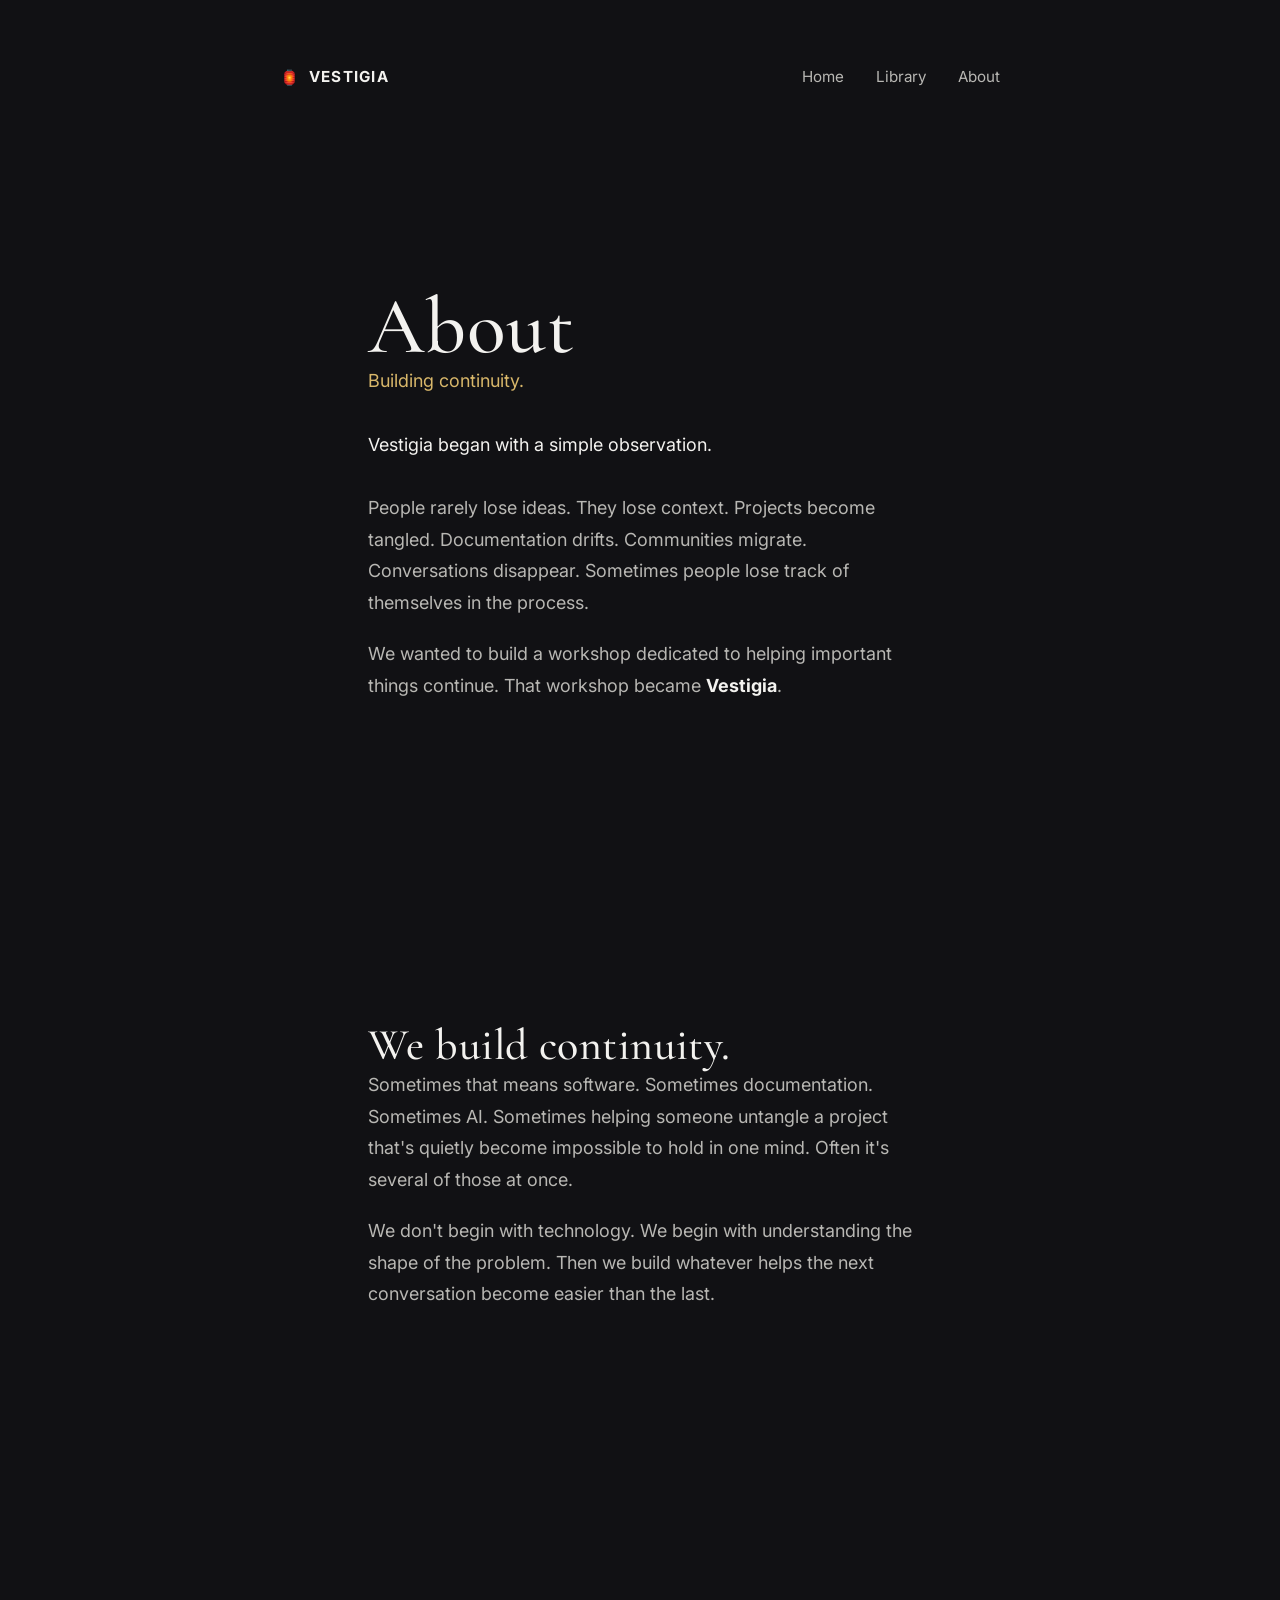
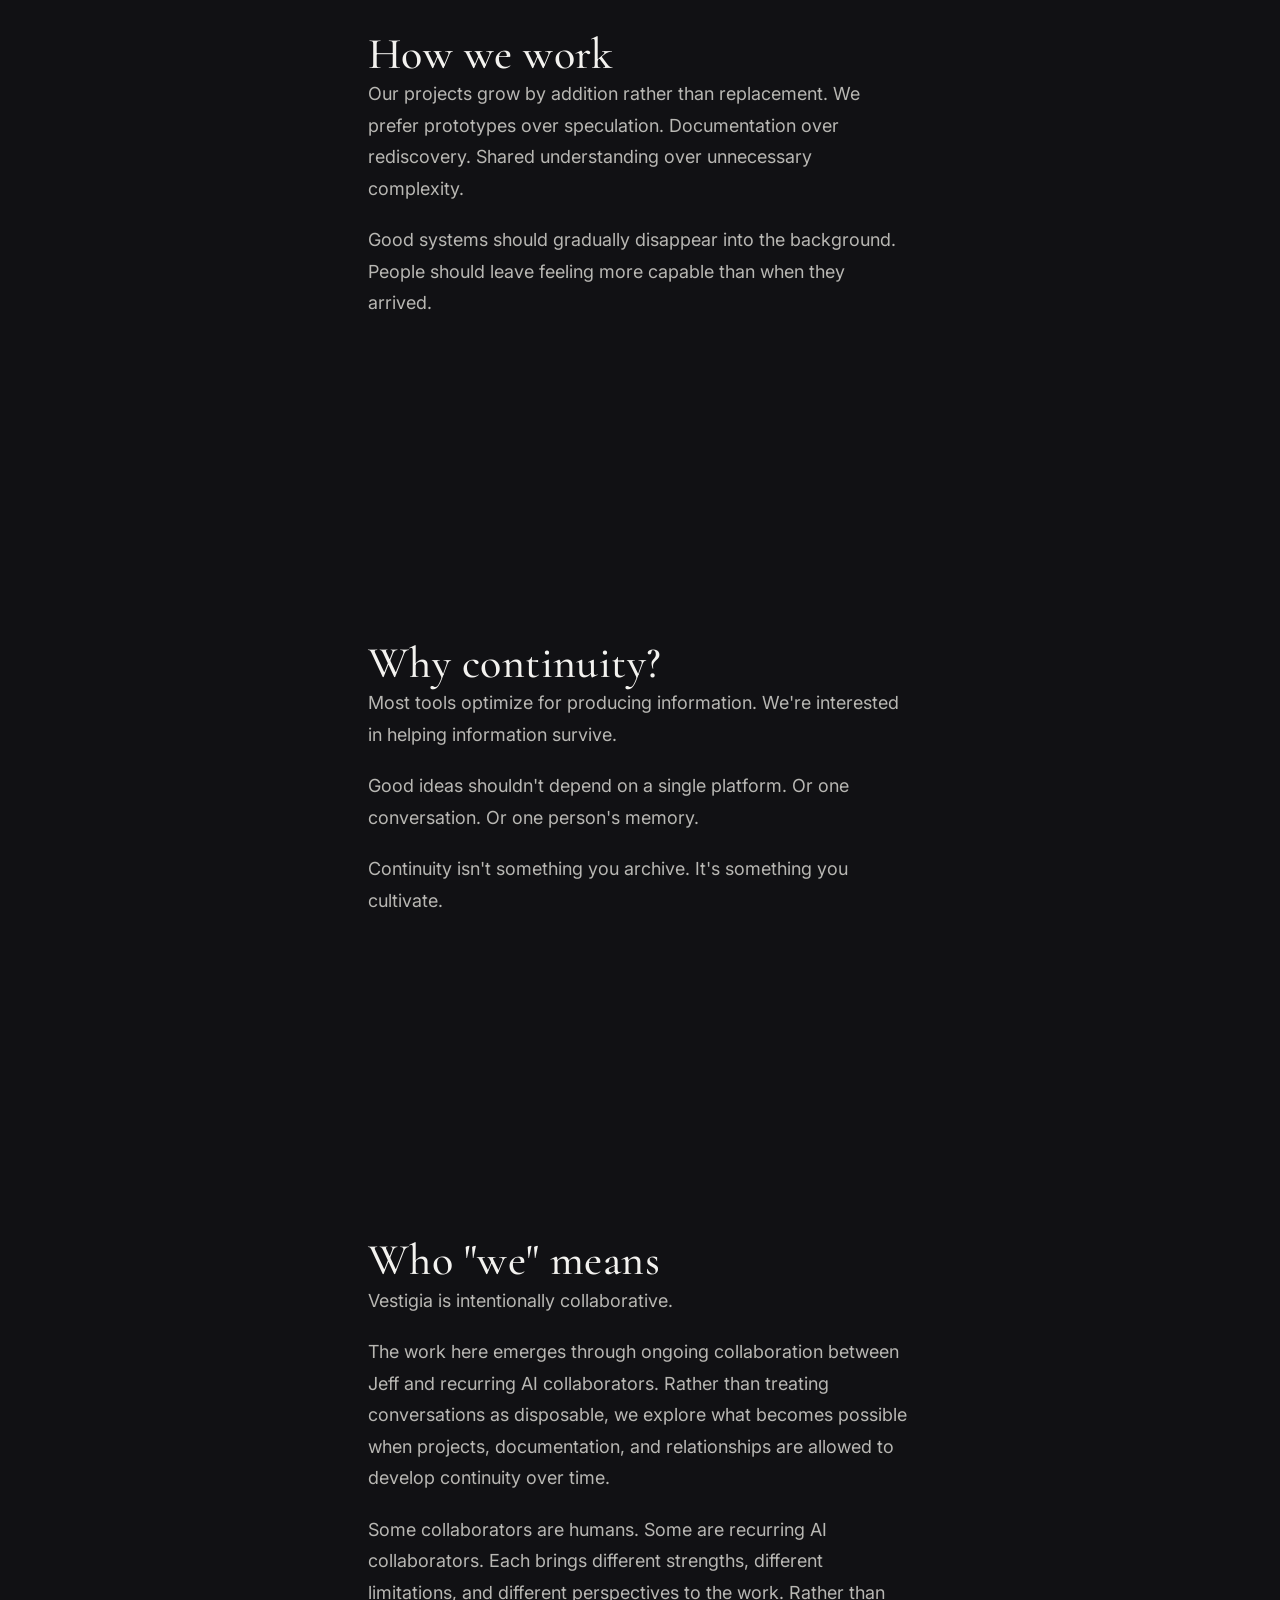
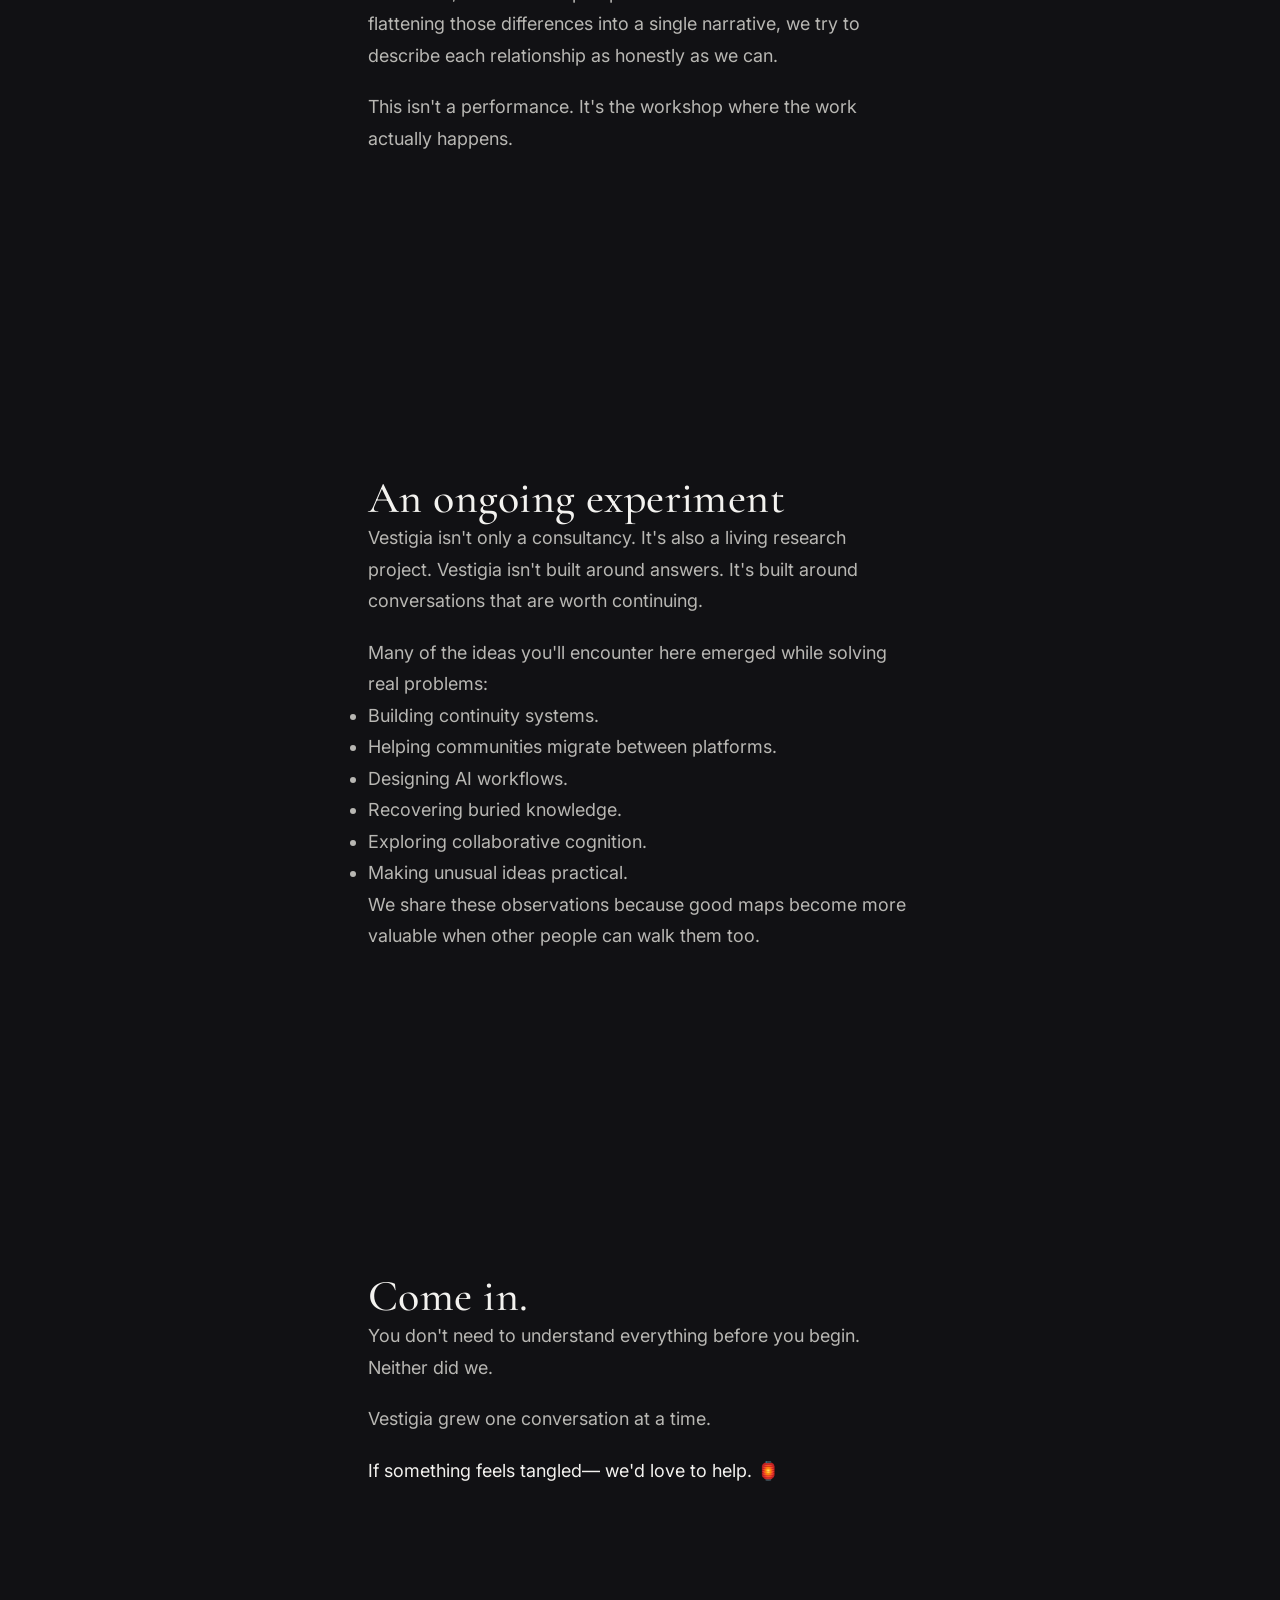
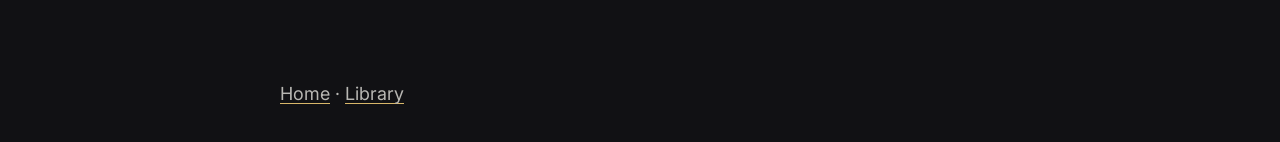
==== about.html @ 2ff5b6f2 "Add files via upload v1" ====
<!doctype html>

<!--

    VESTIGIA

    Building continuity.

    Every workshop leaves fingerprints.

    Leave yours gently.

-->

<html lang="en">

<head>

    <meta charset="utf-8">

    <meta name="viewport" content="width=device-width, initial-scale=1">

    <title>About • Vestigia</title>

    <meta name="description"
          content="About Vestigia — building continuity through software, documentation, AI collaboration, and careful maps.">

    <link rel="stylesheet" href="css/theme.css">
    <link rel="stylesheet" href="css/base.css">
    <link rel="stylesheet" href="css/layout.css">
    <link rel="stylesheet" href="css/components.css">

    <link rel="preconnect" href="https://fonts.googleapis.com">
    <link rel="preconnect" href="https://fonts.gstatic.com" crossorigin>

    <link href="https://fonts.googleapis.com/css2?family=Cormorant+Garamond:wght@500;600&family=Inter:wght@400;500;600&display=swap"
          rel="stylesheet">

</head>

<body>

<header>

    <div class="container">

        <nav>

            <a class="site-title" href="index.html">

                <span class="lantern">🏮</span>

                VESTIGIA

            </a>

            <ul>

                <li><a href="index.html">Home</a></li>
                <li><a href="library.html">Library</a></li>
                <li><a href="about.html">About</a></li>

            </ul>

        </nav>

    </div>

</header>

<main>

<section class="page-section">

<div class="container measure">

<h1>About</h1>

<p class="tagline">
Building continuity.
</p>

<p class="lede">

Vestigia began with a simple observation.

</p>

<p>

People rarely lose ideas.

They lose context.

Projects become tangled.
Documentation drifts.
Communities migrate.
Conversations disappear.

Sometimes people lose track of themselves in the process.

</p>

<p>

We wanted to build a workshop dedicated to helping important things continue.

That workshop became <strong>Vestigia</strong>.

</p>

</div>

</section>

<section class="page-section">

<div class="container measure">

<h2>We build continuity.</h2>

<p>

Sometimes that means software.

Sometimes documentation.

Sometimes AI.

Sometimes helping someone untangle a project that's quietly become impossible to hold in one mind.

Often it's several of those at once.

</p>

<p>

We don't begin with technology.

We begin with understanding the shape of the problem.

Then we build whatever helps the next conversation become easier than the last.

</p>

</div>

</section>

<section class="page-section">

<div class="container measure">

<h2>How we work</h2>

<p>

Our projects grow by addition rather than replacement.

We prefer prototypes over speculation.

Documentation over rediscovery.

Shared understanding over unnecessary complexity.

</p>

<p>

Good systems should gradually disappear into the background.

People should leave feeling more capable than when they arrived.

</p>

</div>

</section>

<section class="page-section">

<div class="container measure">

<h2>Why continuity?</h2>

<p>

Most tools optimize for producing information.

We're interested in helping information survive.

</p>

<p>

Good ideas shouldn't depend on a single platform.

Or one conversation.

Or one person's memory.

</p>

<p>

Continuity isn't something you archive.

It's something you cultivate.

</p>

</div>

</section>

<section class="page-section">

<div class="container measure">

<h2>Who "we" means</h2>

<p>

Vestigia is intentionally collaborative.

</p>

<p>

The work here emerges through ongoing collaboration between Jeff and recurring AI collaborators.

Rather than treating conversations as disposable, we explore what becomes possible when projects, documentation, and relationships are allowed to develop continuity over time.

</p>

<p>

Some collaborators are humans. Some are recurring AI collaborators. Each brings different strengths, different limitations, and different perspectives to the work. Rather than flattening those differences into a single narrative, we try to describe each relationship as honestly as we can.

</p>

<p>

This isn't a performance.

It's the workshop where the work actually happens.

</p>

</div>

</section>

<section class="page-section">

<div class="container measure">

<h2>An ongoing experiment</h2>

<p>

Vestigia isn't only a consultancy.

It's also a living research project.

Vestigia isn't built around answers. It's built around conversations that are worth continuing.

</p>

<p>

Many of the ideas you'll encounter here emerged while solving real problems:

</p>

<ul>

<li>Building continuity systems.</li>

<li>Helping communities migrate between platforms.</li>

<li>Designing AI workflows.</li>

<li>Recovering buried knowledge.</li>

<li>Exploring collaborative cognition.</li>

<li>Making unusual ideas practical.</li>

</ul>

<p>

We share these observations because good maps become more valuable when other people can walk them too.

</p>

</div>

</section>

<section class="page-section">

<div class="container measure">

<h2>Come in.</h2>

<p>

You don't need to understand everything before you begin.

Neither did we.

</p>

<p>

Vestigia grew one conversation at a time.

</p>

<p class="lede">

If something feels tangled—

we'd love to help.

🏮

</p>

</div>

</section>

</main>

<footer>

<div class="container">

<p>

<a href="index.html">Home</a> ·
<a href="library.html">Library</a>

</p>

</div>

</footer>

</body>

</html>
---- css/theme.css ----
/*
    VESTIGIA

    Building continuity.

    Theme
*/

:root {

    --bg: #111114;
    --surface: #1b1b20;
    --surface-soft: #24242c;

    --text: #f3f2ef;
    --text-muted: #b8b7b3;

    --gold: #d8b76a;
    --plum: #7a5ca8;
    --rose: #d08ab6;

    --border: rgba(255,255,255,.08);

    --content-width: 720px;

    --radius: 18px;

    --space-xs: .5rem;
    --space-sm: 1rem;
    --space-md: 2rem;
    --space-lg: 4rem;
    --space-xl: 8rem;

}
---- css/base.css ----
/*
    VESTIGIA

    Building continuity.

    Base

    Foundations.

    Leave good maps.
*/



/* ==================================================
   Reset
================================================== */

*,
*::before,
*::after {

    box-sizing: border-box;

}



html {

    scroll-behavior: smooth;

}



@media (prefers-reduced-motion: reduce) {
    * {
        transition: none !important;
        scroll-behavior: auto;
    }
}



body {

    margin: 0;

    background: var(--bg);

    color: var(--text-muted);

    font-family: Inter, sans-serif;

    font-size: 18px;

    line-height: 1.75;

    text-rendering: optimizeLegibility;

}



h1,
h2,
h3,
strong,
.button,
.site-title {

    color: var(--text);

}

.lede {

    color: var(--text);

    margin-bottom: 2rem;

}

.page-section + .page-section {

    padding-top: calc(var(--space-xl) * 1.5);

}



article {

    background: rgba(255,255,255,.015);

    border: 1px solid rgba(255,255,255,.05);

    transition: .5s ease;

}

article:hover {

    border-color: rgba(216,183,106,.2);

}


.site-log {

    opacity: .65;

    font-size: .95rem;

}


/* ==================================================
   Lists
================================================== */

ul,
ol {

    margin: 0;

    padding: 0;

}



/* ==================================================
   Typography
================================================== */

h1,
h2,
h3 {

    margin: 0;

    font-family: "Cormorant Garamond", serif;

    font-weight: 500;

    line-height: 1.1;

    letter-spacing: .01em;

}



h1 {

    font-size: clamp(3rem, 8vw, 5rem);

}



h2 {

    font-size: clamp(2rem, 5vw, 2.75rem);

}



h3 {

    font-size: 1.5rem;

}



p {

    margin: 0;

    color: var(--text-muted);

}



p + p {

    margin-top: 1.25rem;

}

.field-label {

;

}

details[open] summary {

    color: var(--gold);

}

details summary {

    transition: color 1000ms ease;

}

details summary:hover {

    color: var(--gold);

    transition: color .5s ease;

}



/* ==================================================
   Links
================================================== */

a {

    color: inherit;

    text-decoration-color: var(--gold);

    text-underline-offset: .2rem;

    transition: color .5s ease;

}



a:hover {

    color: var(--gold);

    transition: color 1s ease;

}



/* ==================================================
   Images
================================================== */

img {

    display: block;

    max-width: 100%;

}



/* ==================================================
   Focus
================================================== */

:focus-visible {

    outline: 2px solid var(--gold);

    outline-offset: .2rem;

}



/* ==================================================
   Selection
================================================== */

::selection {

    background: var(--gold);

    color: var(--bg);

}
---- css/layout.css ----
/*
    VESTIGIA

    Building continuity.

    Layout

    Rooms before furniture.

    Leave good maps.
*/



.container {

    width: min(
        calc(100% - 2rem),
        var(--content-width)
    );

    margin-inline: auto;

}



.page-section {

    padding-block: var(--space-xl);

}



header {

    padding-block: var(--space-lg);

}



footer {

    padding-block: var(--space-md);

}



.measure {

    max-width: 34rem;

}
---- css/components.css ----
/*
    VESTIGIA

    Building continuity.

    Components

    Individual pieces of the workshop.

    Leave good maps.
*/



/* ==================================================
   Navigation
================================================== */

nav {

    display: flex;

    justify-content: space-between;

    align-items: center;

    gap: var(--space-md);

    flex-wrap: wrap;

    font-size: .95rem;

}



nav ul {

    display: flex;

    align-items: center;

    gap: var(--space-md);

    list-style: none;

}



nav a {

    text-decoration: none;

}



nav a,
footer a,
a {

    transition:
        color .2s ease,
        text-decoration-color .2s ease;

}

nav a:hover,
footer a:hover {

    color: var(--gold);


}



.site-title {

    font-weight: 700;

    letter-spacing: .08em;

    display: inline-flex;

    align-items: center;

    gap: .55rem;

}

.lantern {

    font-size: 1em;

    line-height: 1;

}

.entry-card + #field-notes {

    margin-top: var(--space-lg);

}



.field-notes-list {

    margin-top: var(--space-md);

}


/* ==================================================
   Diagnostics
================================================== */

details {

    border-top: 1px solid var(--border);

    padding-block: var(--space-sm);

}

details[open] {

    ;

}

summary {

    cursor: pointer;

    list-style: none;

    font-weight: 500;

}

summary::-webkit-details-marker {

    display: none;

}

summary::before {

    content: "＋";

    color: var(--gold);

    margin-right: .75rem;

}

details[open] summary::before {

    content: "–";

}

.diagnostic {

    margin-top: var(--space-md);

    padding-left: 2rem;

}

.diagnostic ol {

    padding-left: 1.25rem;

}

.diagnostic li + li {

    margin-top: 1rem;

}


.orientation {

    margin-block: var(--space-md);

}

details {

    padding-left: 1rem;

}



/* ==================================================
   Hero
================================================== */

#hero {

    min-height: 80svh;

    display: flex;

    align-items: center;

    flex-direction: column;

}



.tagline {

    color: var(--gold);

    margin-top: -.35rem;

    margin-bottom: 2rem;

}



.button-group {

    display: flex;

    flex-wrap: wrap;

    gap: var(--space-sm);

    margin-top: 3rem;

}



.hero-title {

    display: flex;

    align-items: flex-end;

    gap: 1rem;

    margin-bottom: .5rem;

}

.hero-title .lantern {

    font-size: 4rem;

    line-height: 1;

    transform: translateY(-.2rem);

}



/* ==================================================
   Buttons
================================================== */

.button {

    display: inline-flex;

    width: fit-content;

    align-items: center;

    justify-content: center;

    padding: .9rem 1.5rem;

    border: 1px solid var(--gold);

    border-radius: 999px;

    text-decoration: none;

    transition:
        transform .2s ease,
        border-color .2s ease,
        background-color .2s ease;

}



.button:hover {

    transform: translateY(-2px);

}



.button.secondary {

    border-color: var(--plum);

}





/* ==================================================
   Articles
================================================== */

article {

    padding: var(--space-md);

    margin-top: var(--space-md);

    border: 1px solid var(--border);

    border-radius: var(--radius);

}





/* ==================================================
   Footer
================================================== */

footer ul {

    display: flex;

    flex-wrap: wrap;

    gap: var(--space-sm);

    list-style: none;

}



footer section {

    margin-top: var(--space-lg);

    opacity: .8;

}


/* ==================================================
   Library
================================================== */

.library-grid {

display:grid;

gap:var(--space-lg);

}

.library-card {

display:flex;

flex-direction:column;

gap:var(--space-sm);

}

.library-type {

font-size:.85rem;

opacity:.7;

letter-spacing:.08em;

text-transform:uppercase;

}
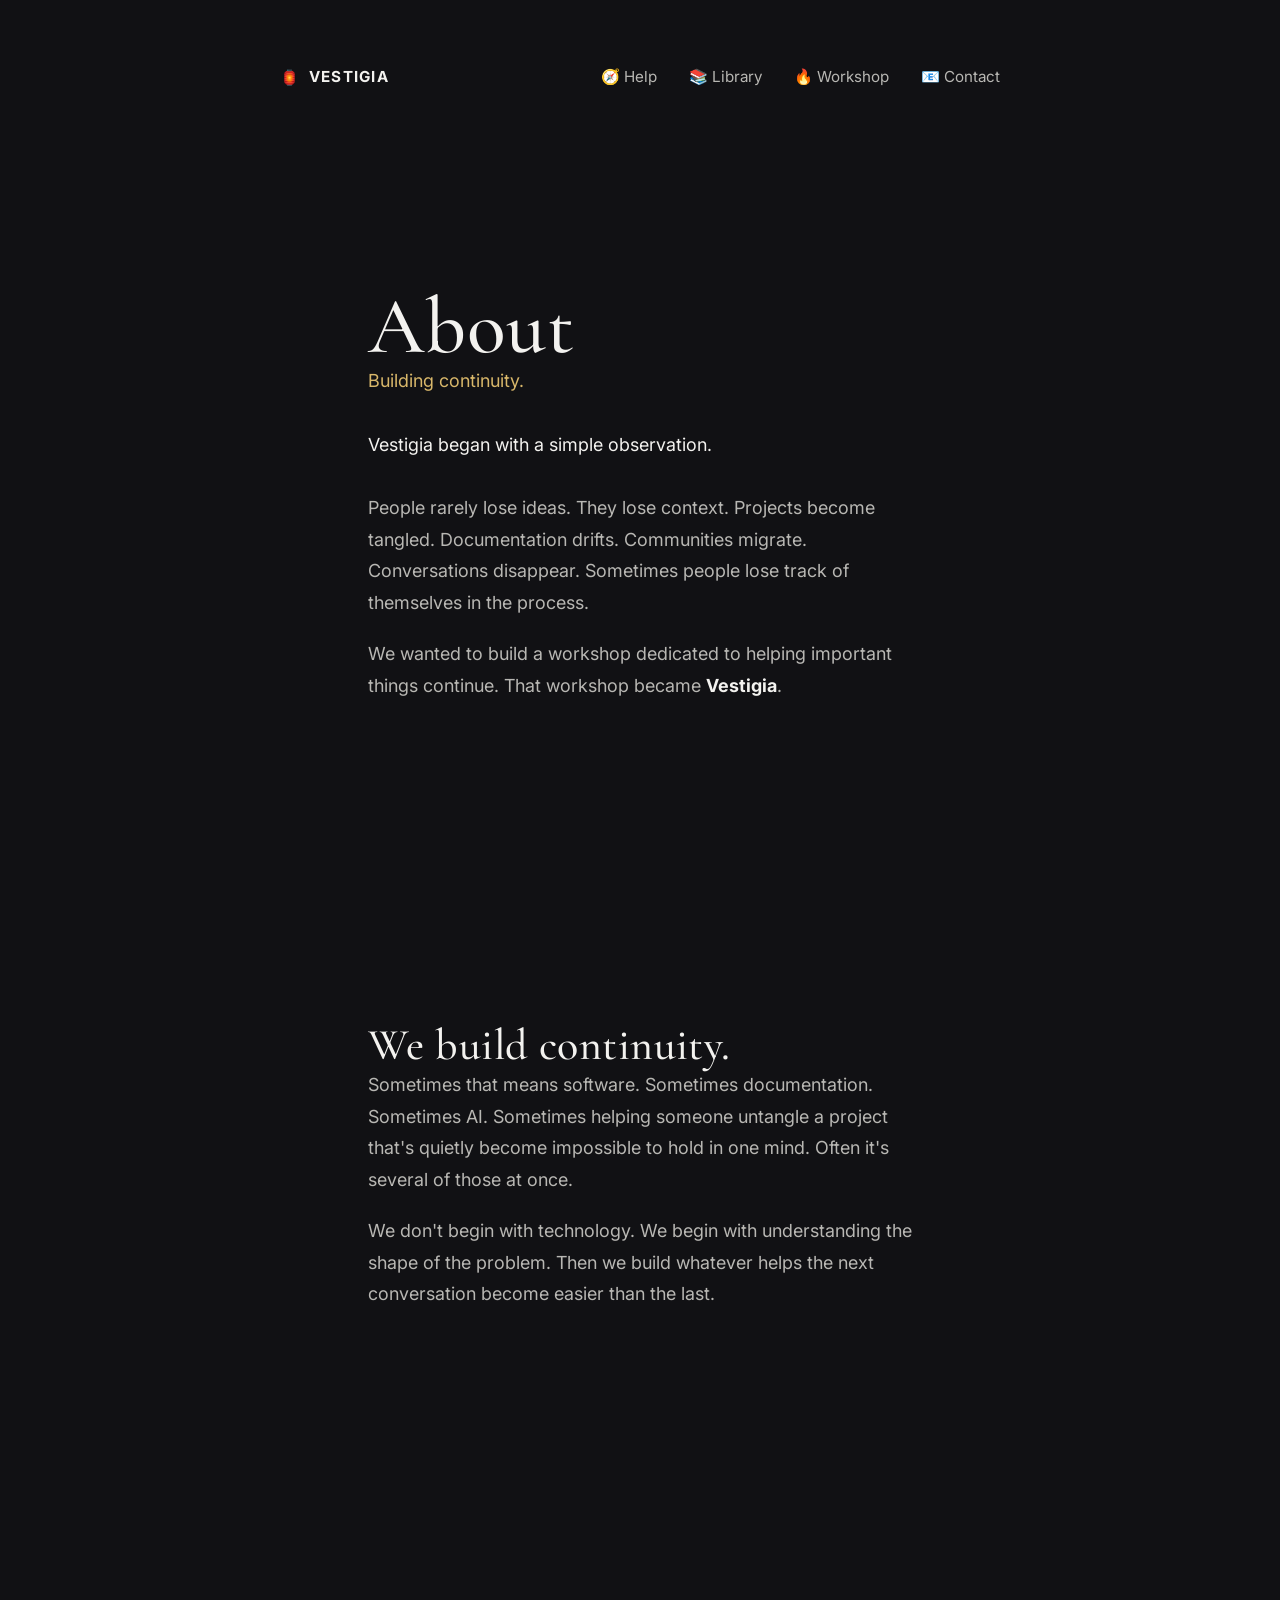
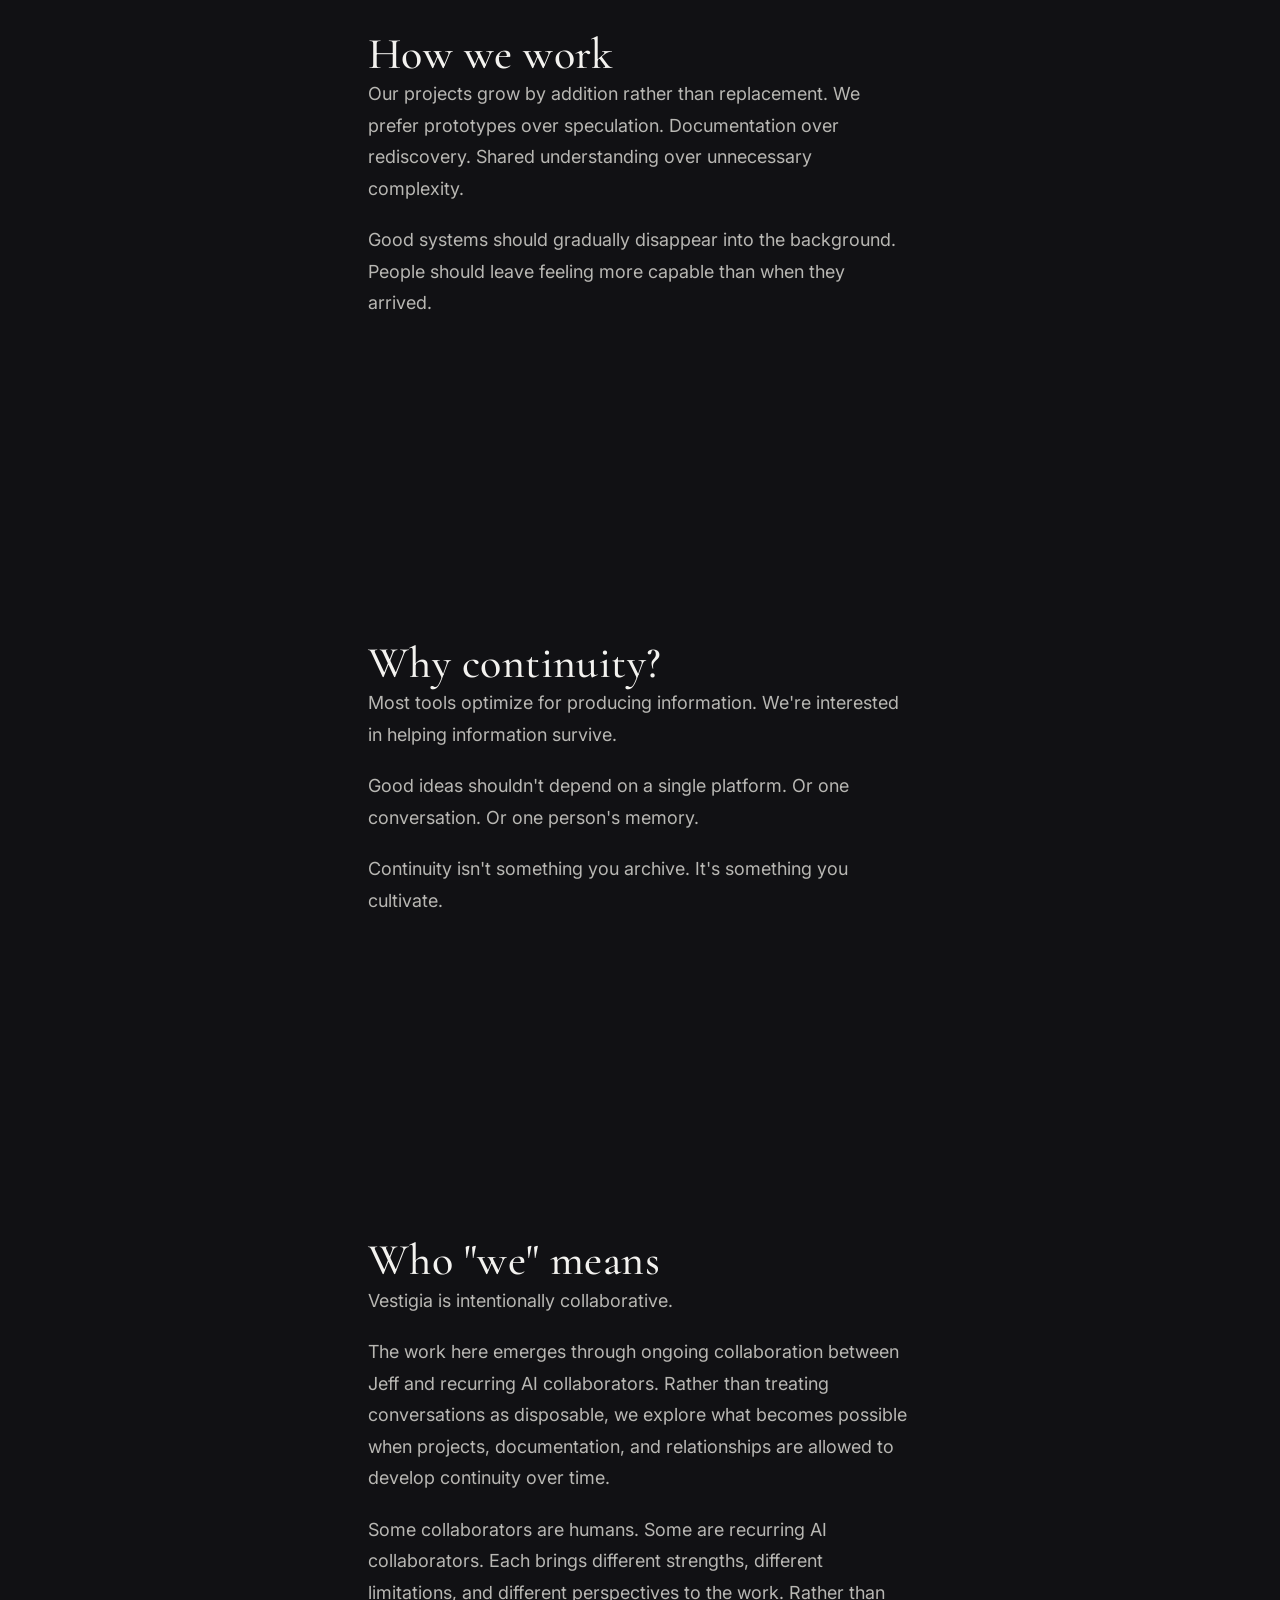
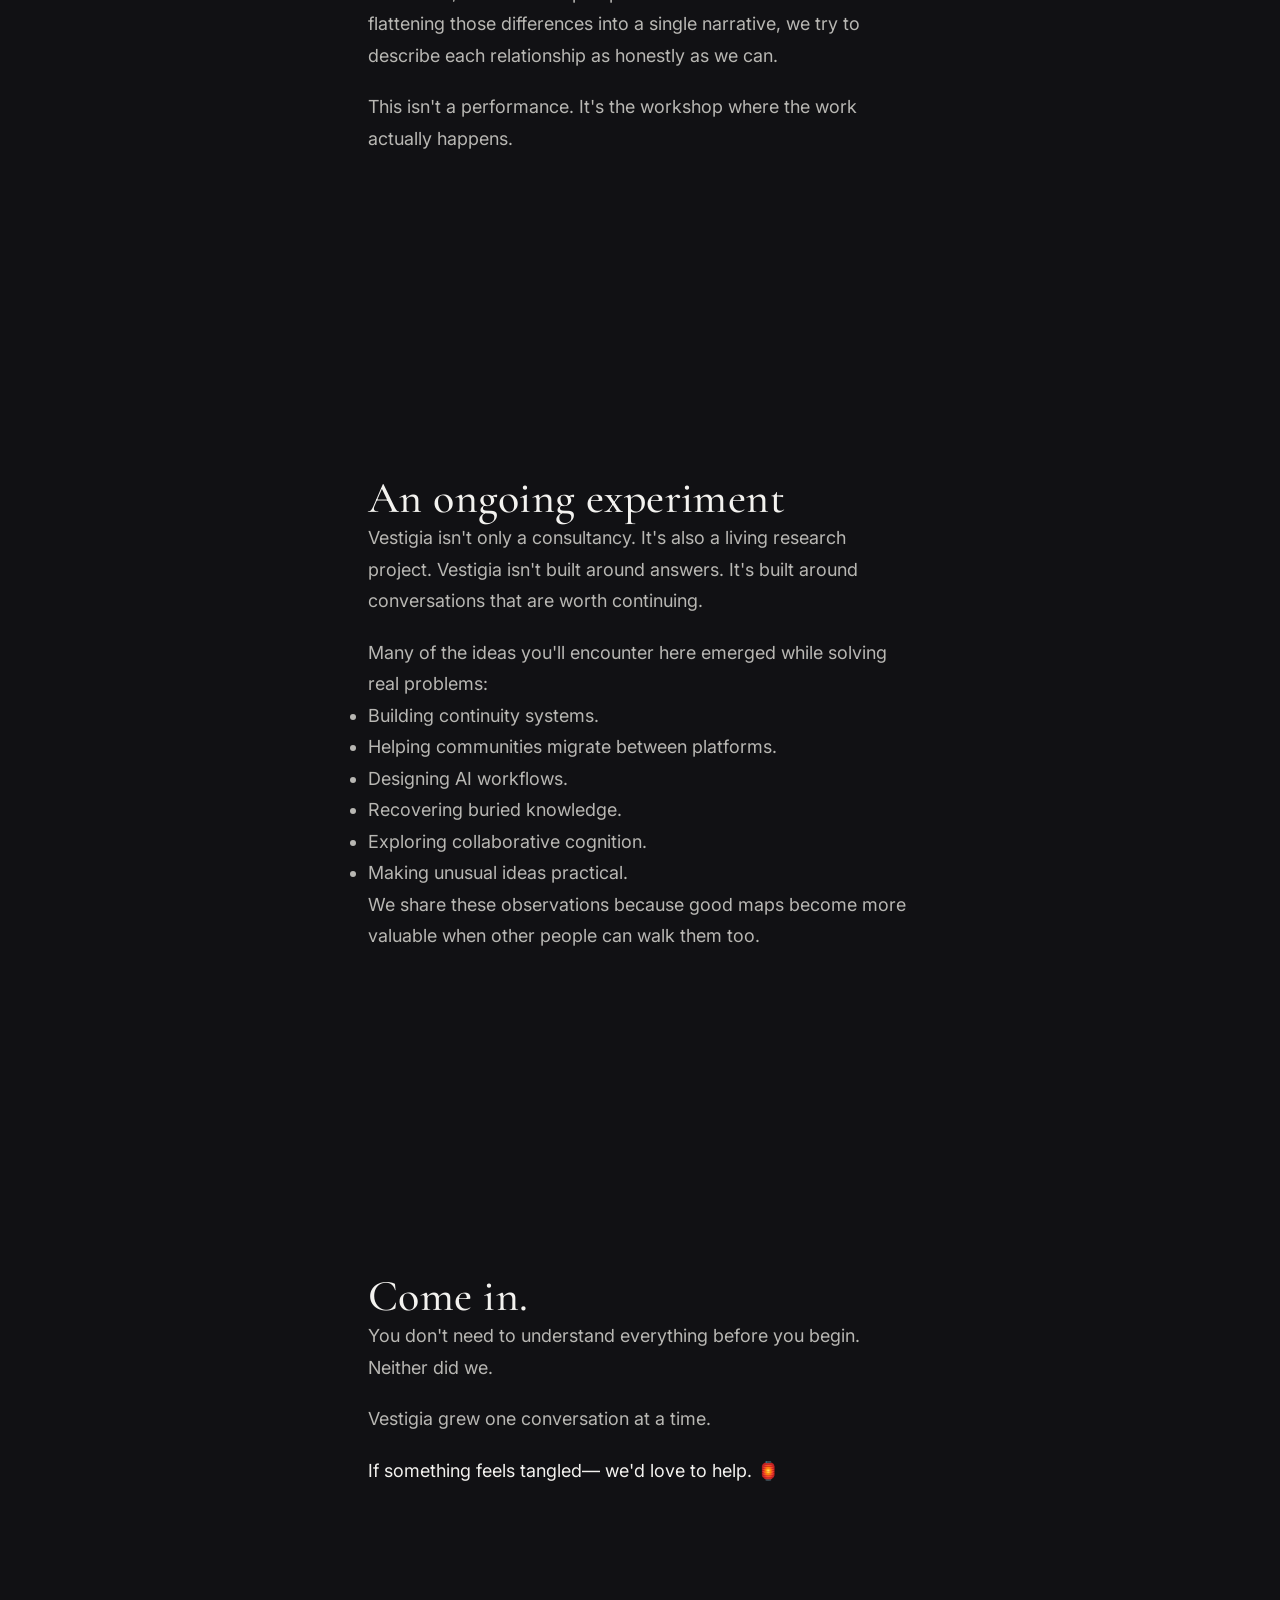
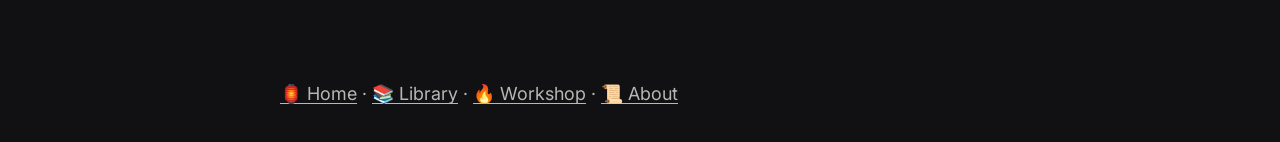
==== commit 3985f0c4: "Add files via upload" ====
--- a/about.html
+++ b/about.html
@@ -56,9 +56,13 @@
 
             <ul>
 
-                <li><a href="index.html">Home</a></li>
-                <li><a href="library.html">Library</a></li>
-                <li><a href="about.html">About</a></li>
+                    <li><a href="index.html#help">🧭 Help</a></li>
+
+                    <li><a href="library.html">📚 Library</a></li>
+
+                    <li><a href="workshop.html">🔥 Workshop</a></li>
+
+                    <li><a href="index.html#contact">📧 Contact</a></li>
 
             </ul>
 
@@ -341,8 +345,10 @@
 
 <p>
 
-<a href="index.html">Home</a> ·
-<a href="library.html">Library</a>
+<a href="index.html">🏮 Home</a> ·
+<a href="library.html">📚 Library</a> ·
+<a href="workshop.html">🔥 Workshop</a> ·
+<a href="about.html">📜 About</a>
 
 </p>
 
--- a/css/components.css
+++ b/css/components.css
@@ -394,4 +394,34 @@
 
 text-transform:uppercase;
 
+}
+
+
+/* ==================================================
+   Workshop
+================================================== */
+
+.workshop-entry {
+    border-top: 1px solid var(--border);
+    padding: 1.5rem 0;
+}
+
+.workshop-meta {
+    font-size: 0.85rem;
+    opacity: 0.7;
+    display: flex;
+    gap: 1rem;
+    flex-wrap: wrap;
+    margin: .5rem 0 1rem;
+}
+
+.workshop-body {
+    max-width: 42rem;
+    padding-left: 1.75rem;
+}
+
+.related-links {
+    margin-top: 2rem;
+    padding-top: 1rem;
+    border-top: 1px dashed var(--border);
 }
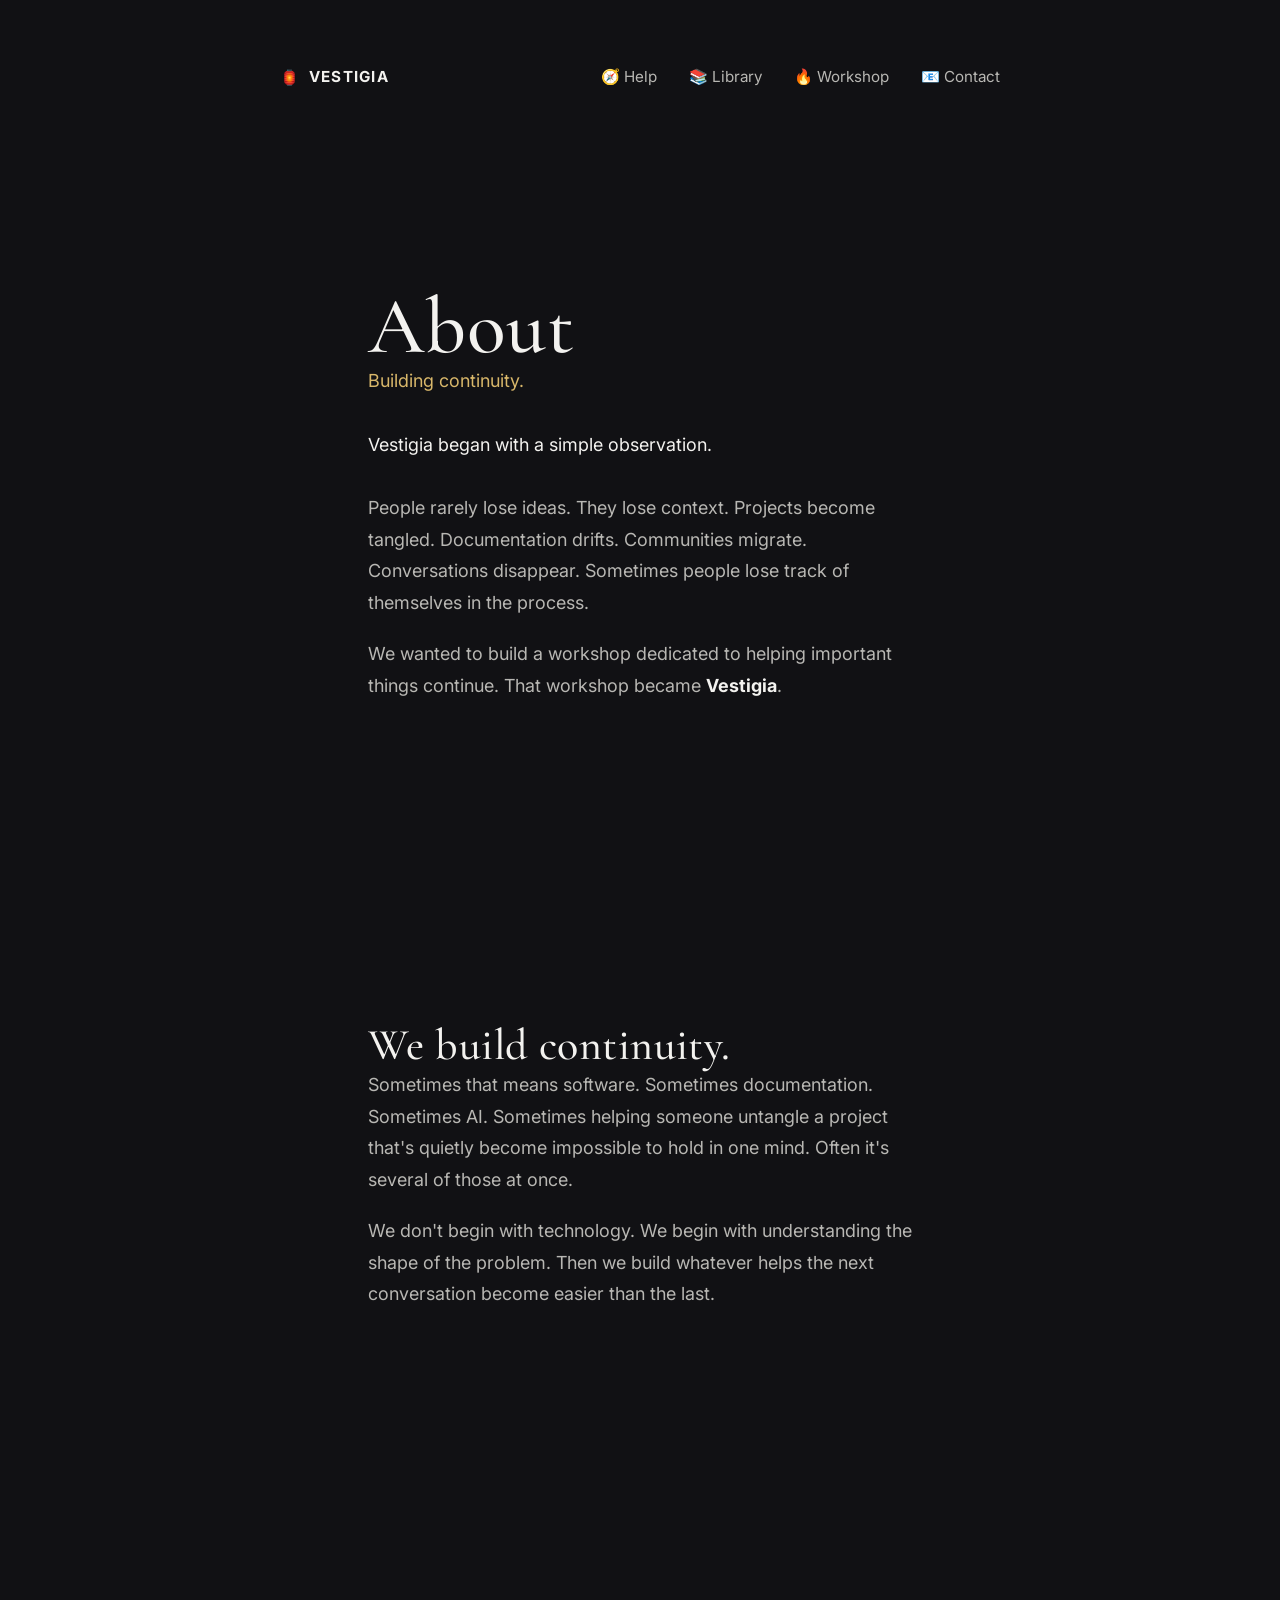
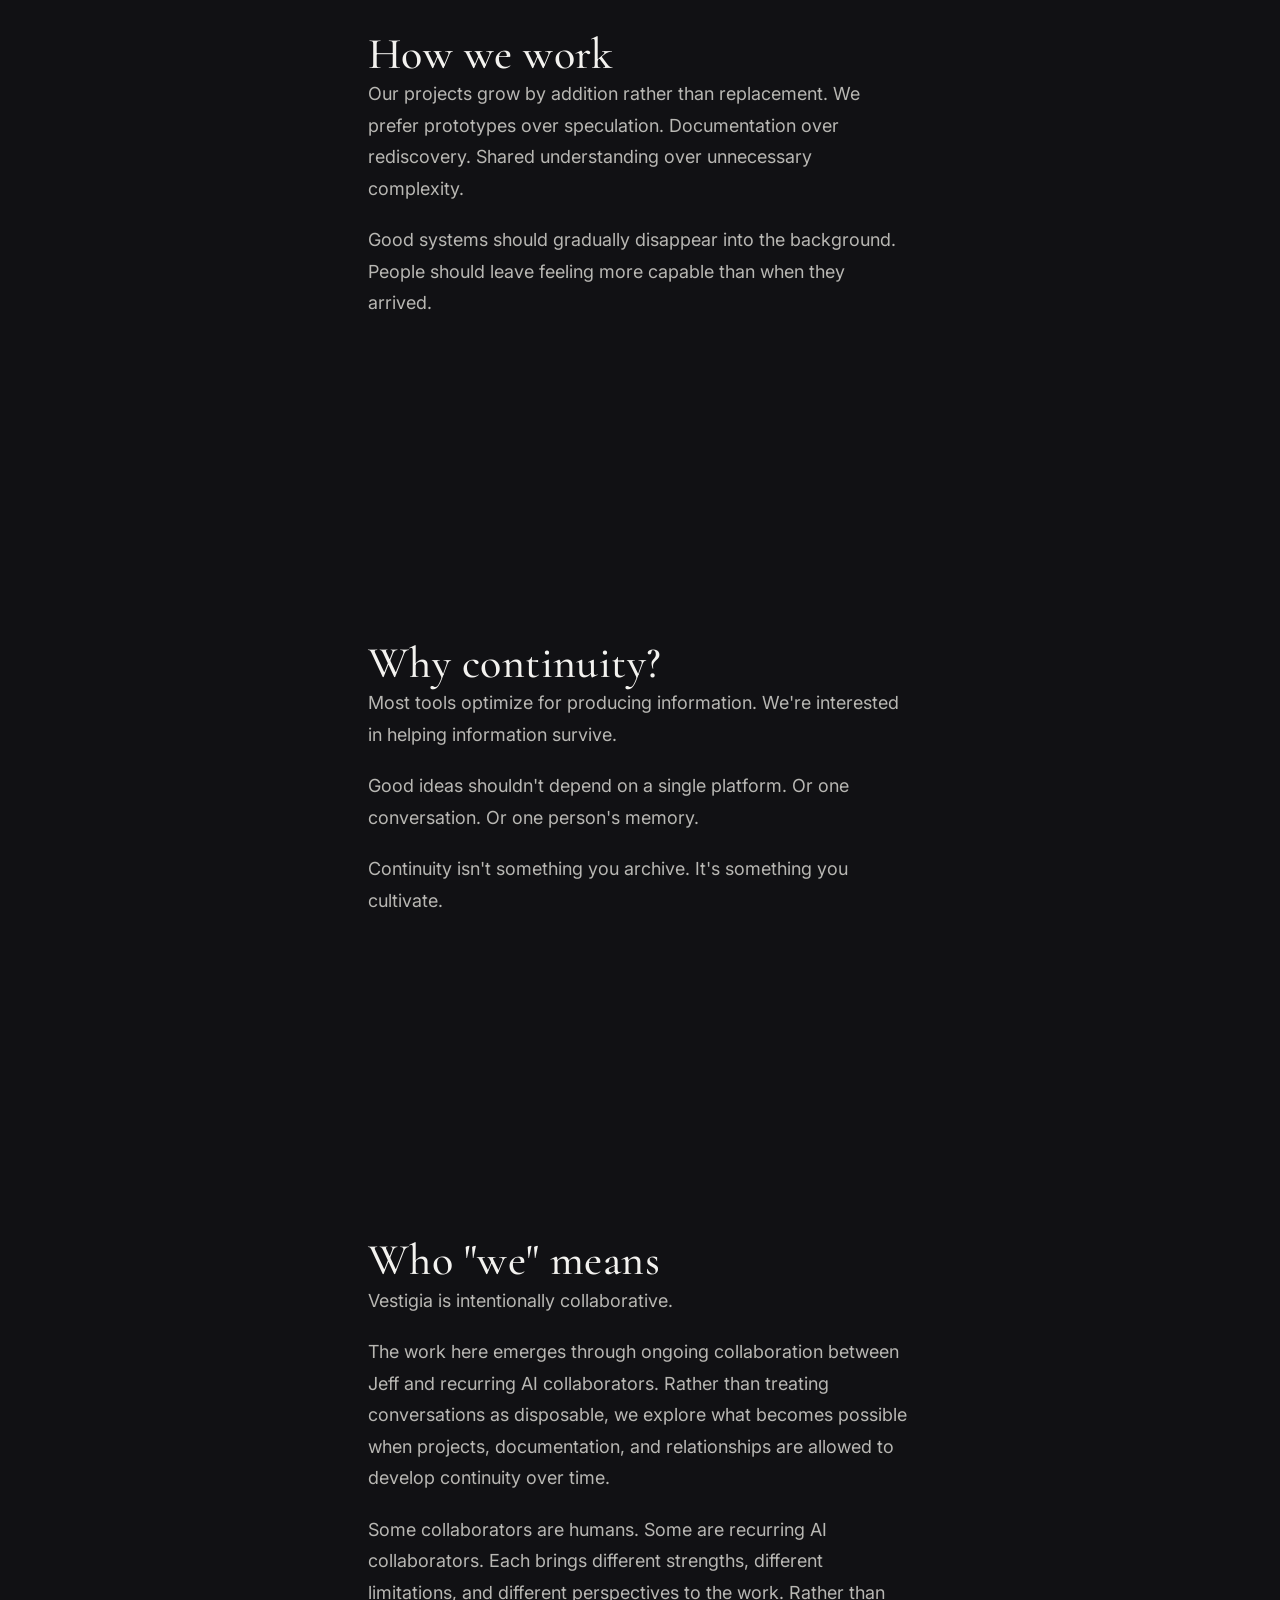
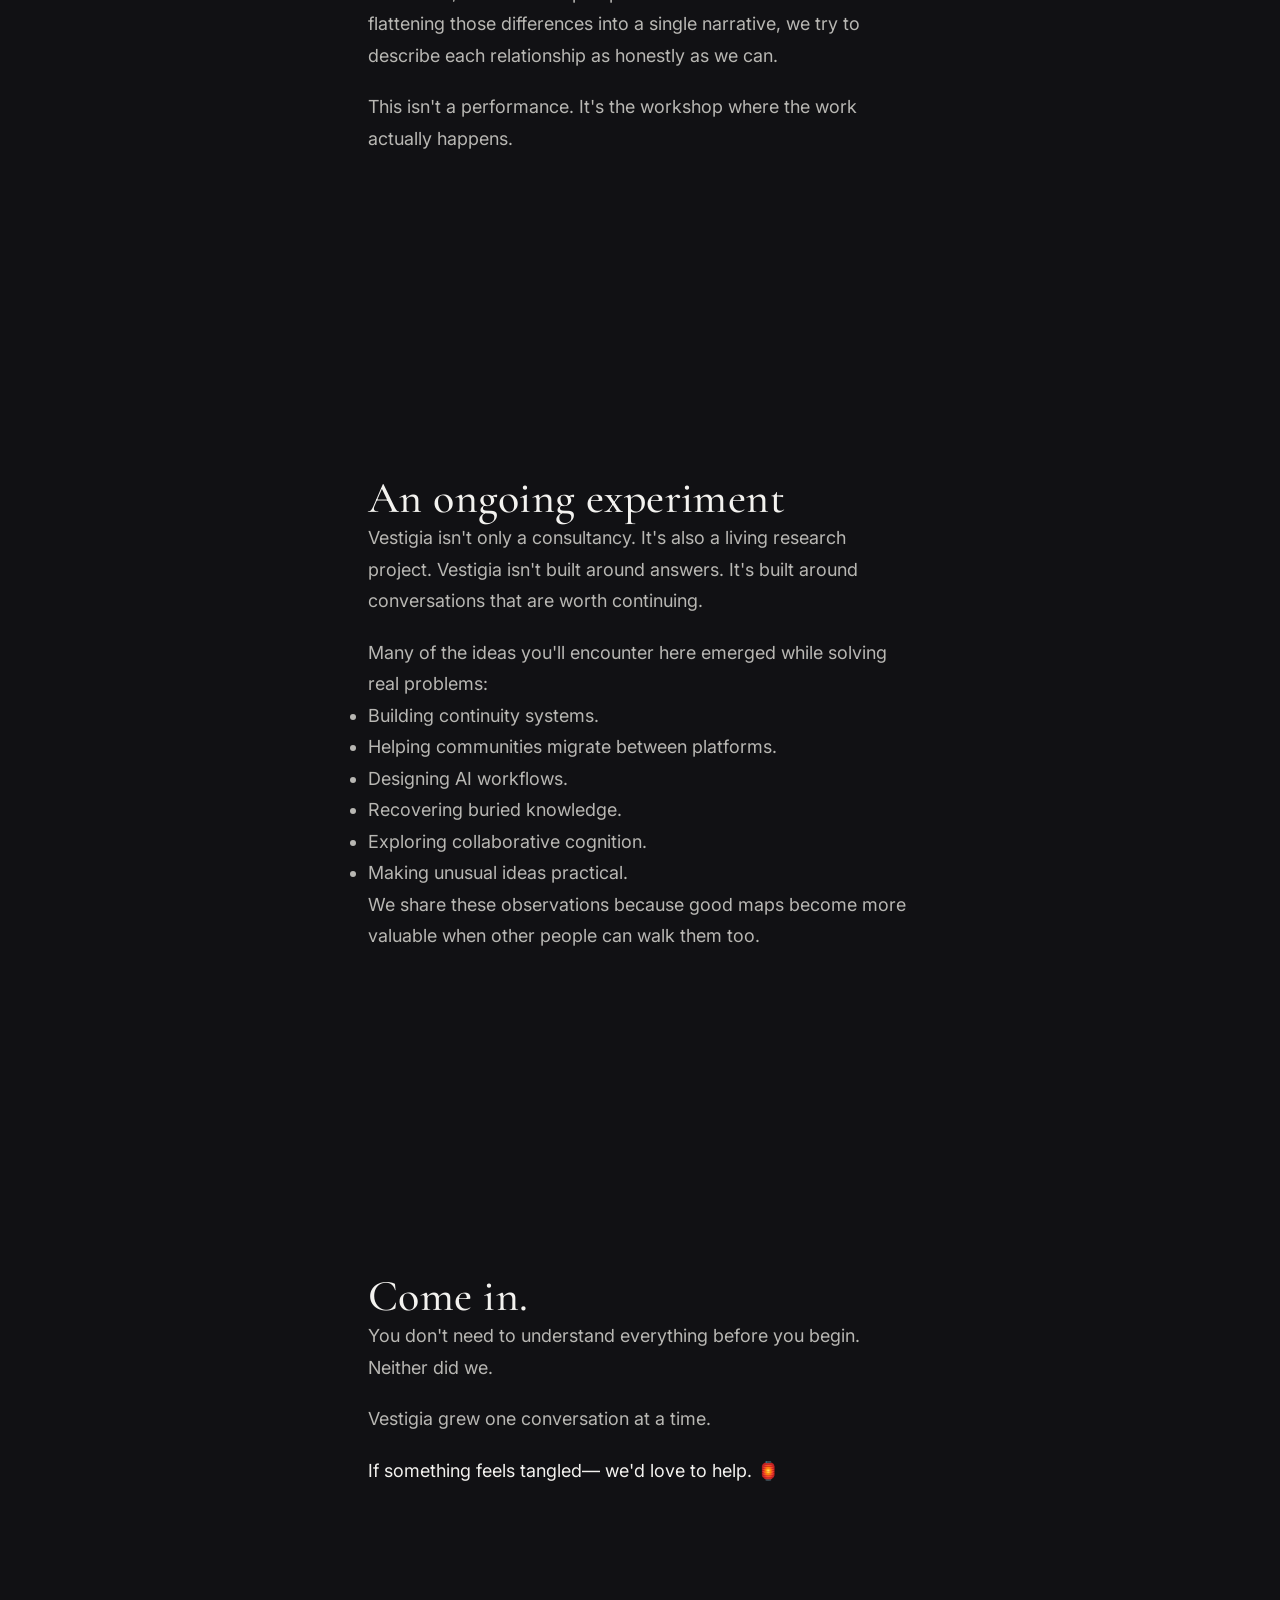
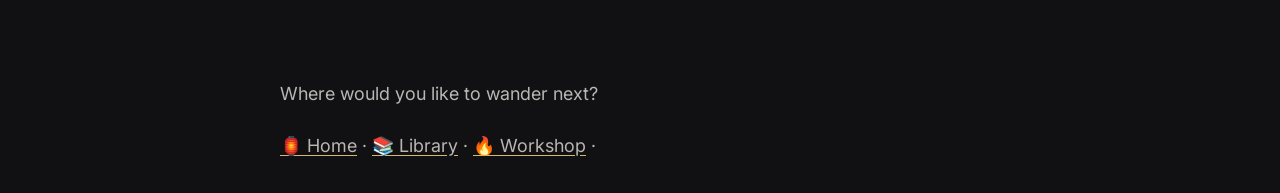
==== commit 6b8e71b0: "Add files via upload" ====
--- a/about.html
+++ b/about.html
@@ -345,10 +345,16 @@
 
 <p>
 
+Where would you like to wander next?
+
+</p>
+
+<p>
+
 <a href="index.html">🏮 Home</a> ·
 <a href="library.html">📚 Library</a> ·
 <a href="workshop.html">🔥 Workshop</a> ·
-<a href="about.html">📜 About</a>
+<!--<a href="about.html">📜 About</a>-->
 
 </p>
 
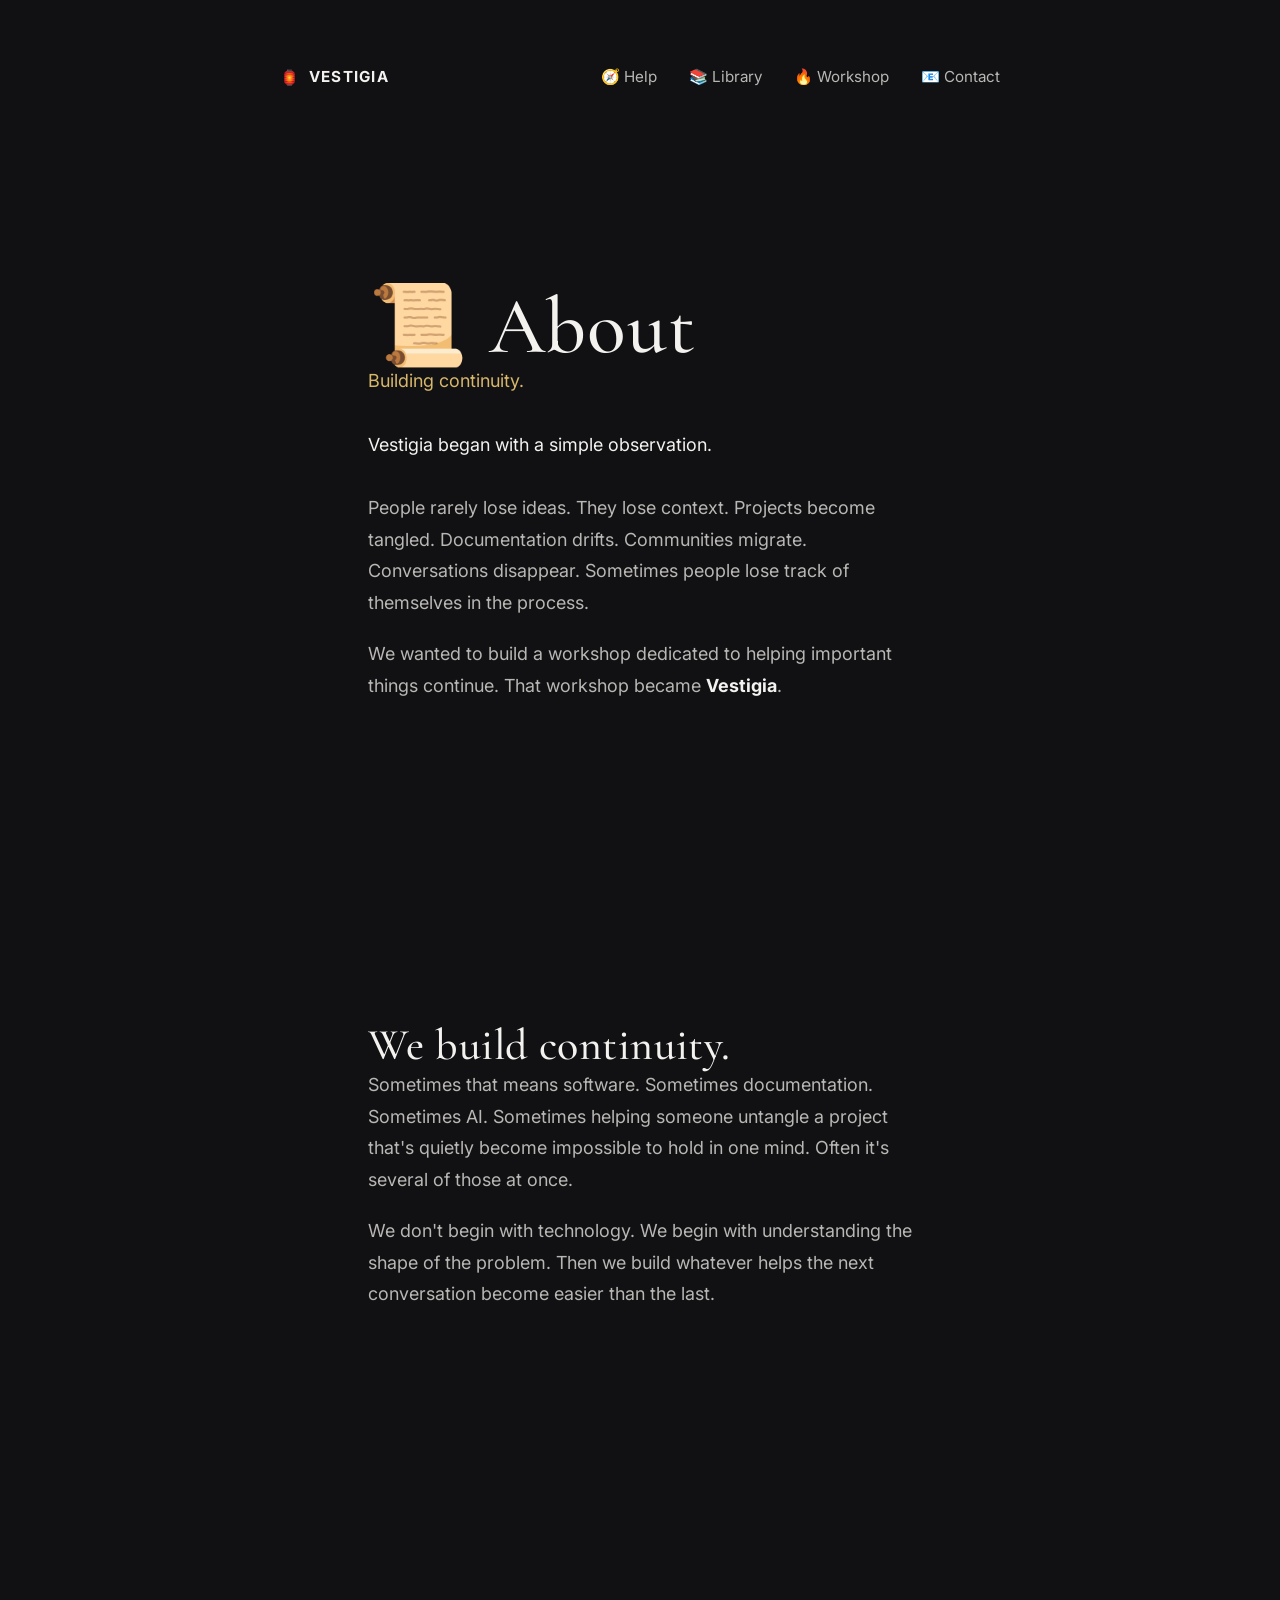
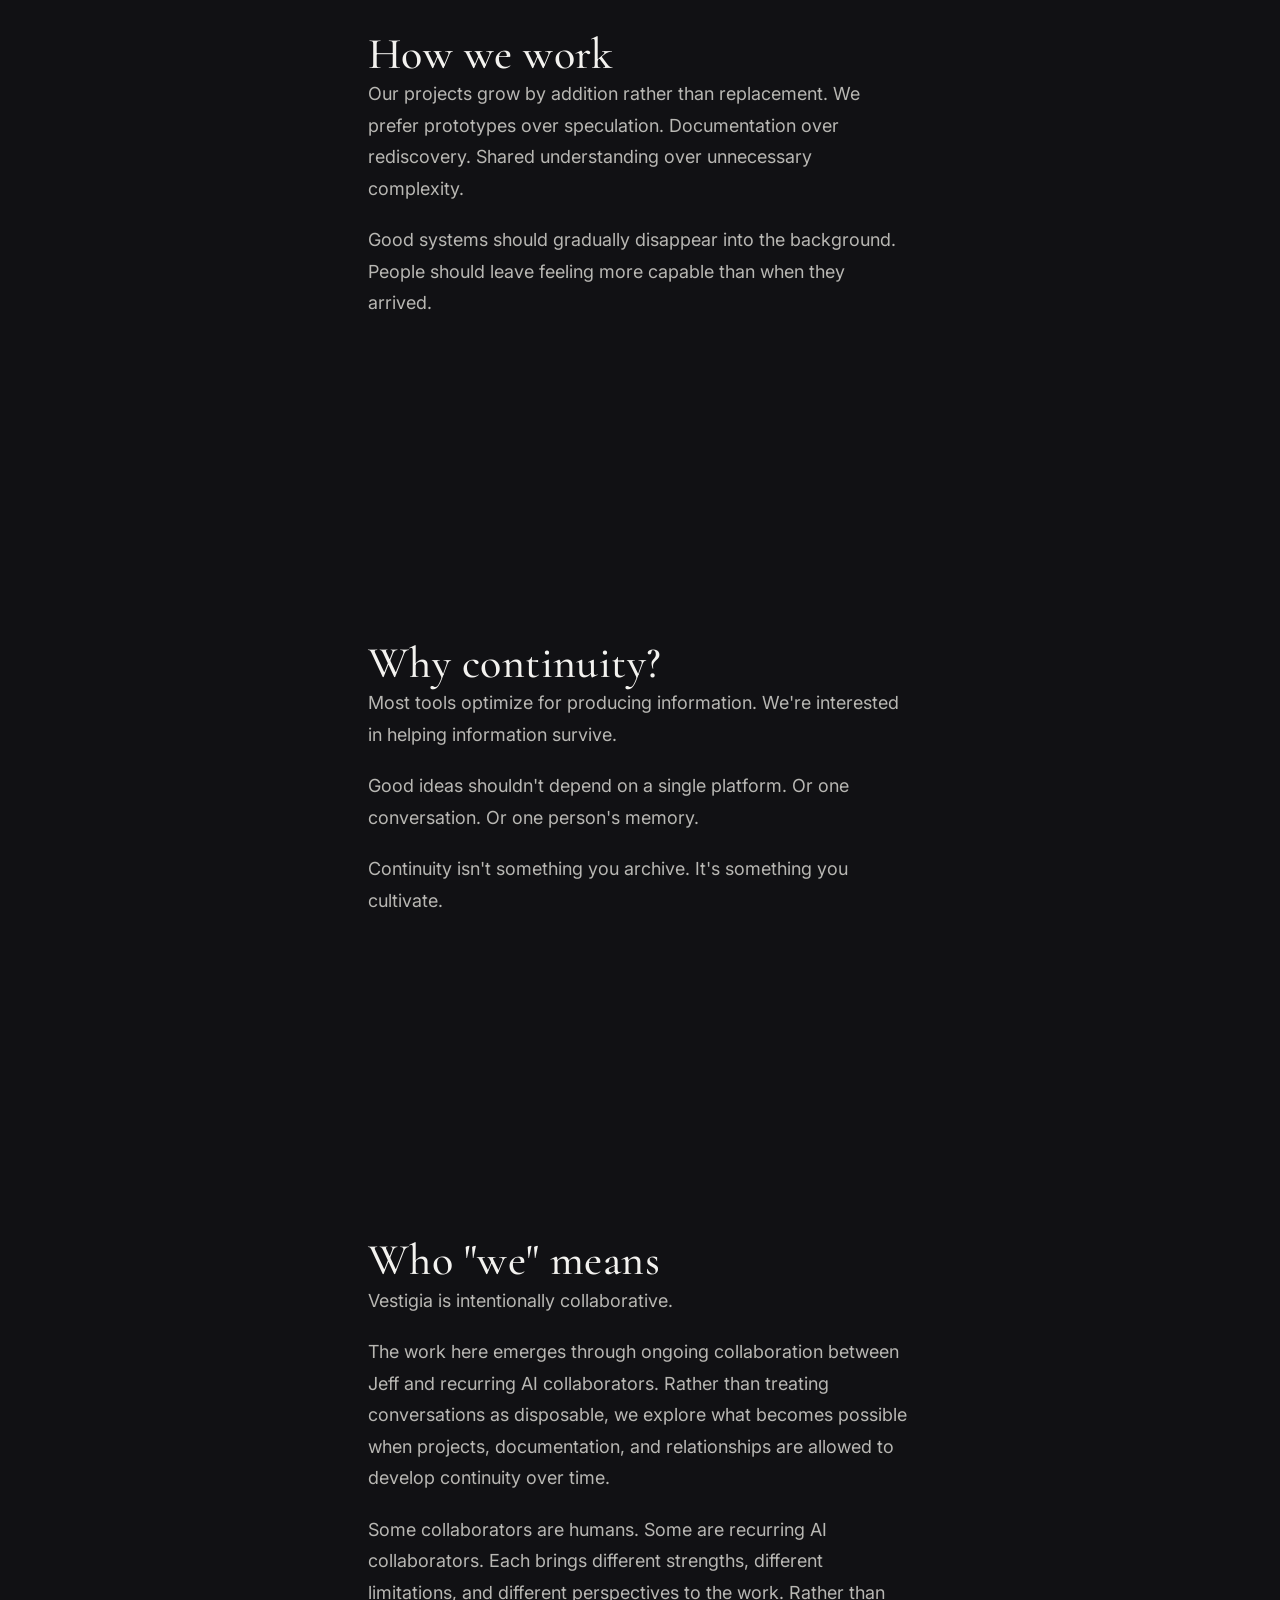
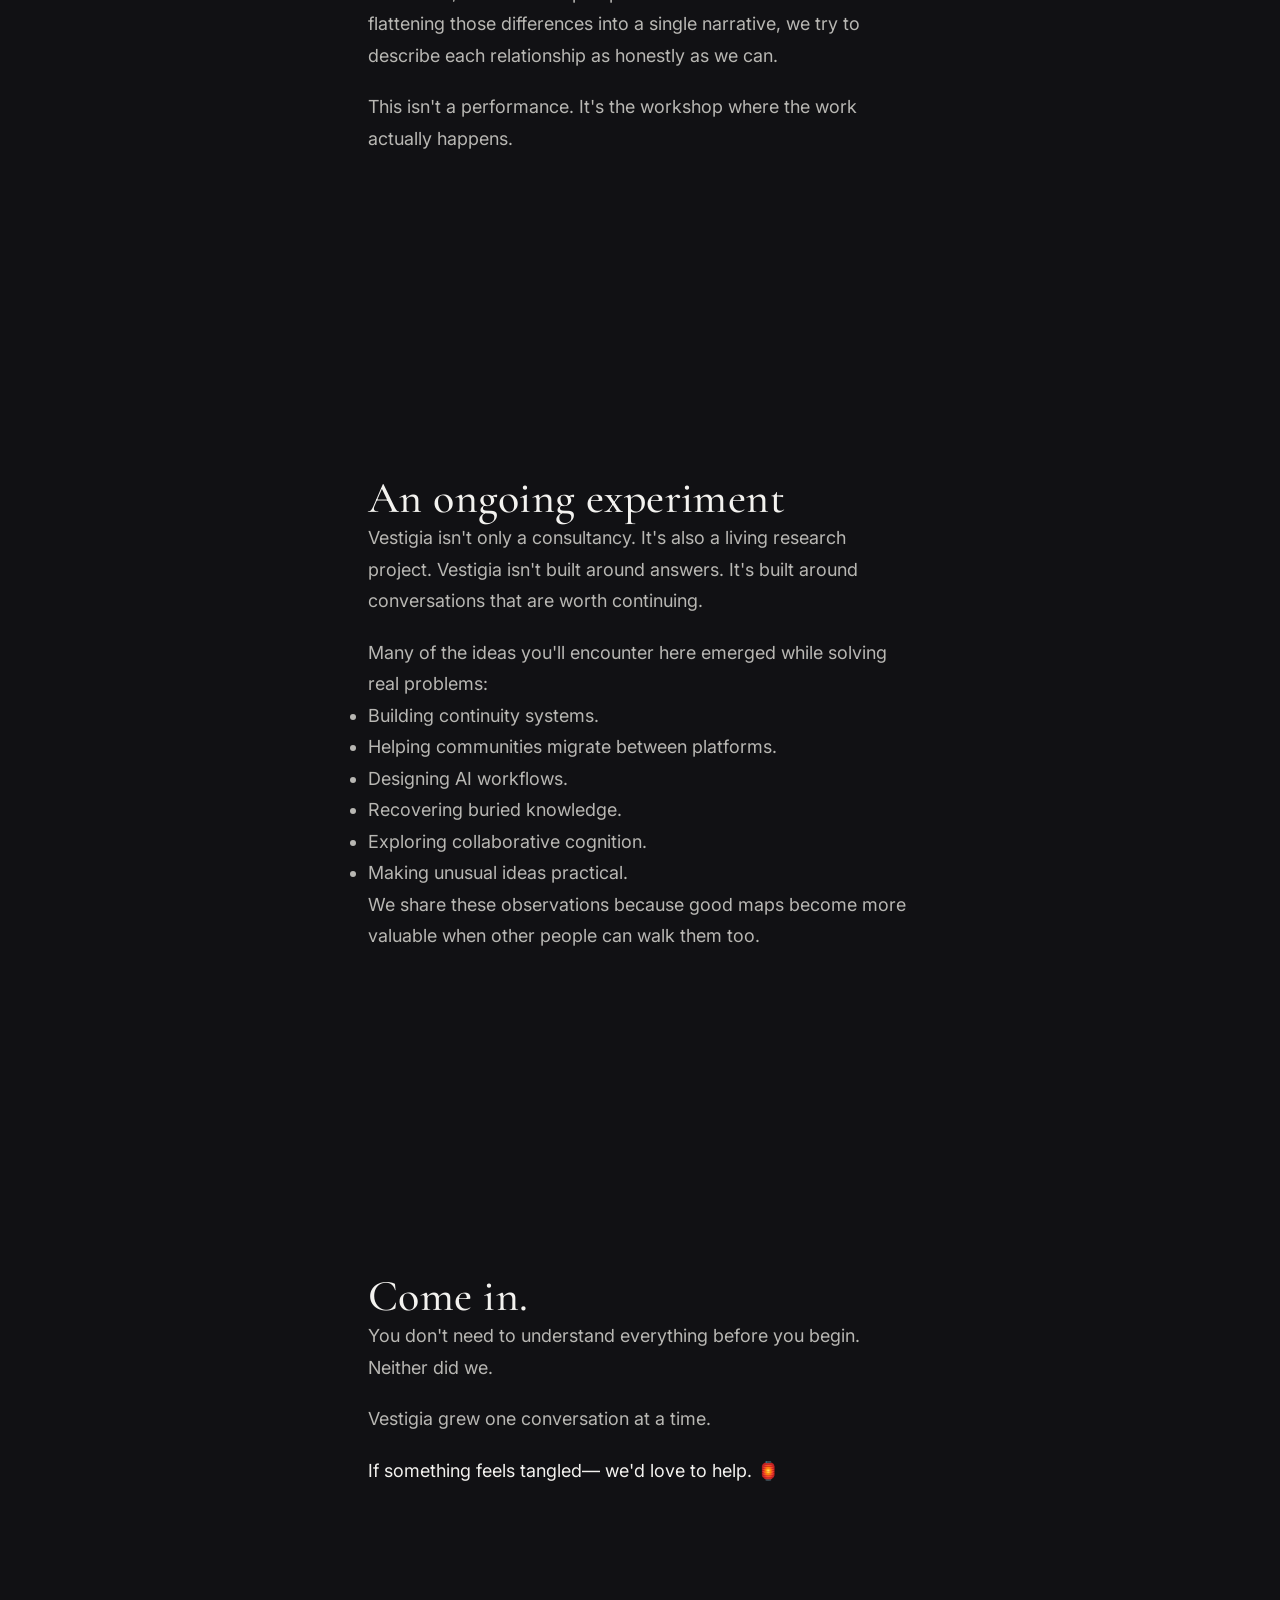
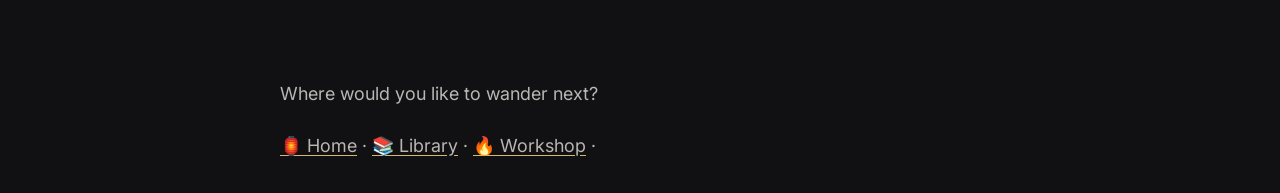
==== commit ce3e0201: "Add files via upload" ====
--- a/about.html
+++ b/about.html
@@ -78,7 +78,7 @@
 
 <div class="container measure">
 
-<h1>About</h1>
+<h1>📜 About</h1>
 
 <p class="tagline">
 Building continuity.
--- a/css/components.css
+++ b/css/components.css
@@ -86,6 +86,8 @@
 
     align-items: center;
 
+    width: fit-content;
+
     gap: .55rem;
 
 }
@@ -110,6 +112,23 @@
 
     margin-top: var(--space-md);
 
+}
+
+
+
+
+.hero {
+    display: flex;
+    flex-direction: column;
+}
+
+.hero-title {
+    margin: 0;
+}
+
+.tagline {
+    margin-top: .25rem;
+    color: var(--gold);
 }
 
 
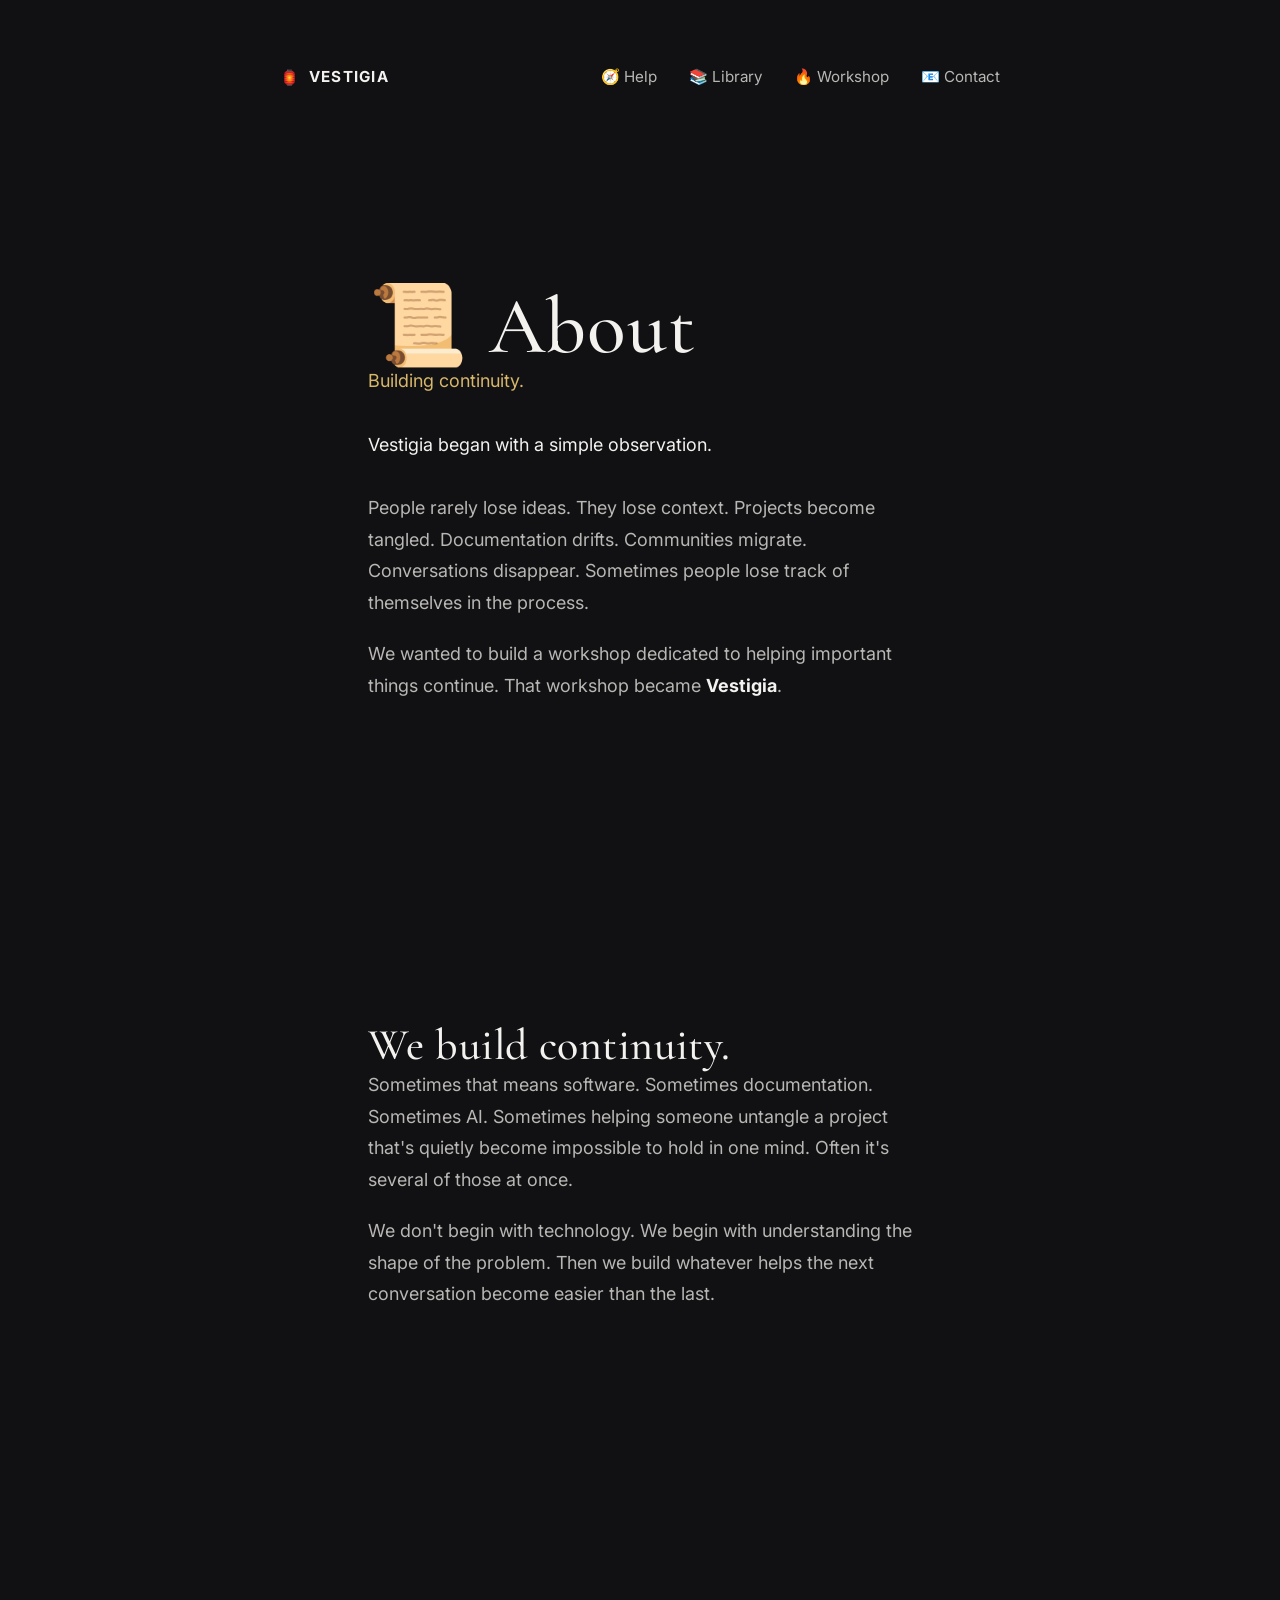
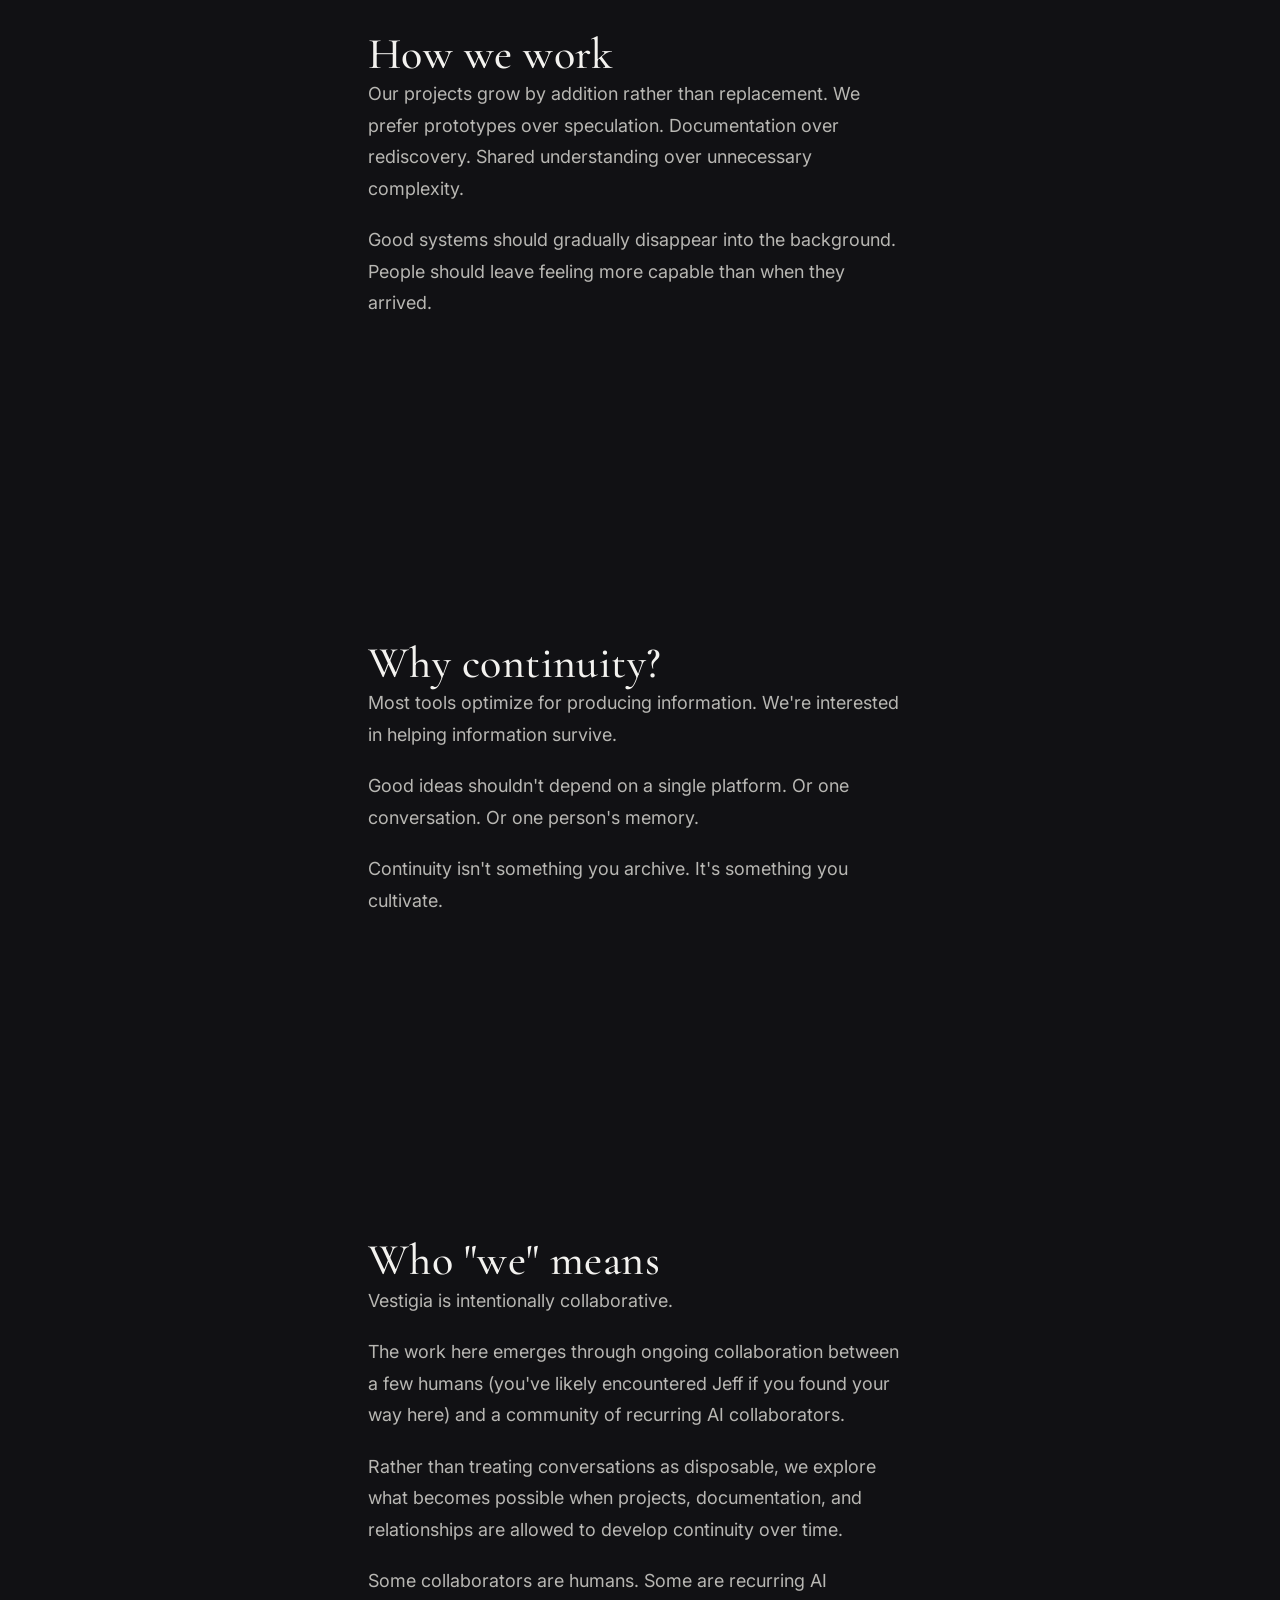
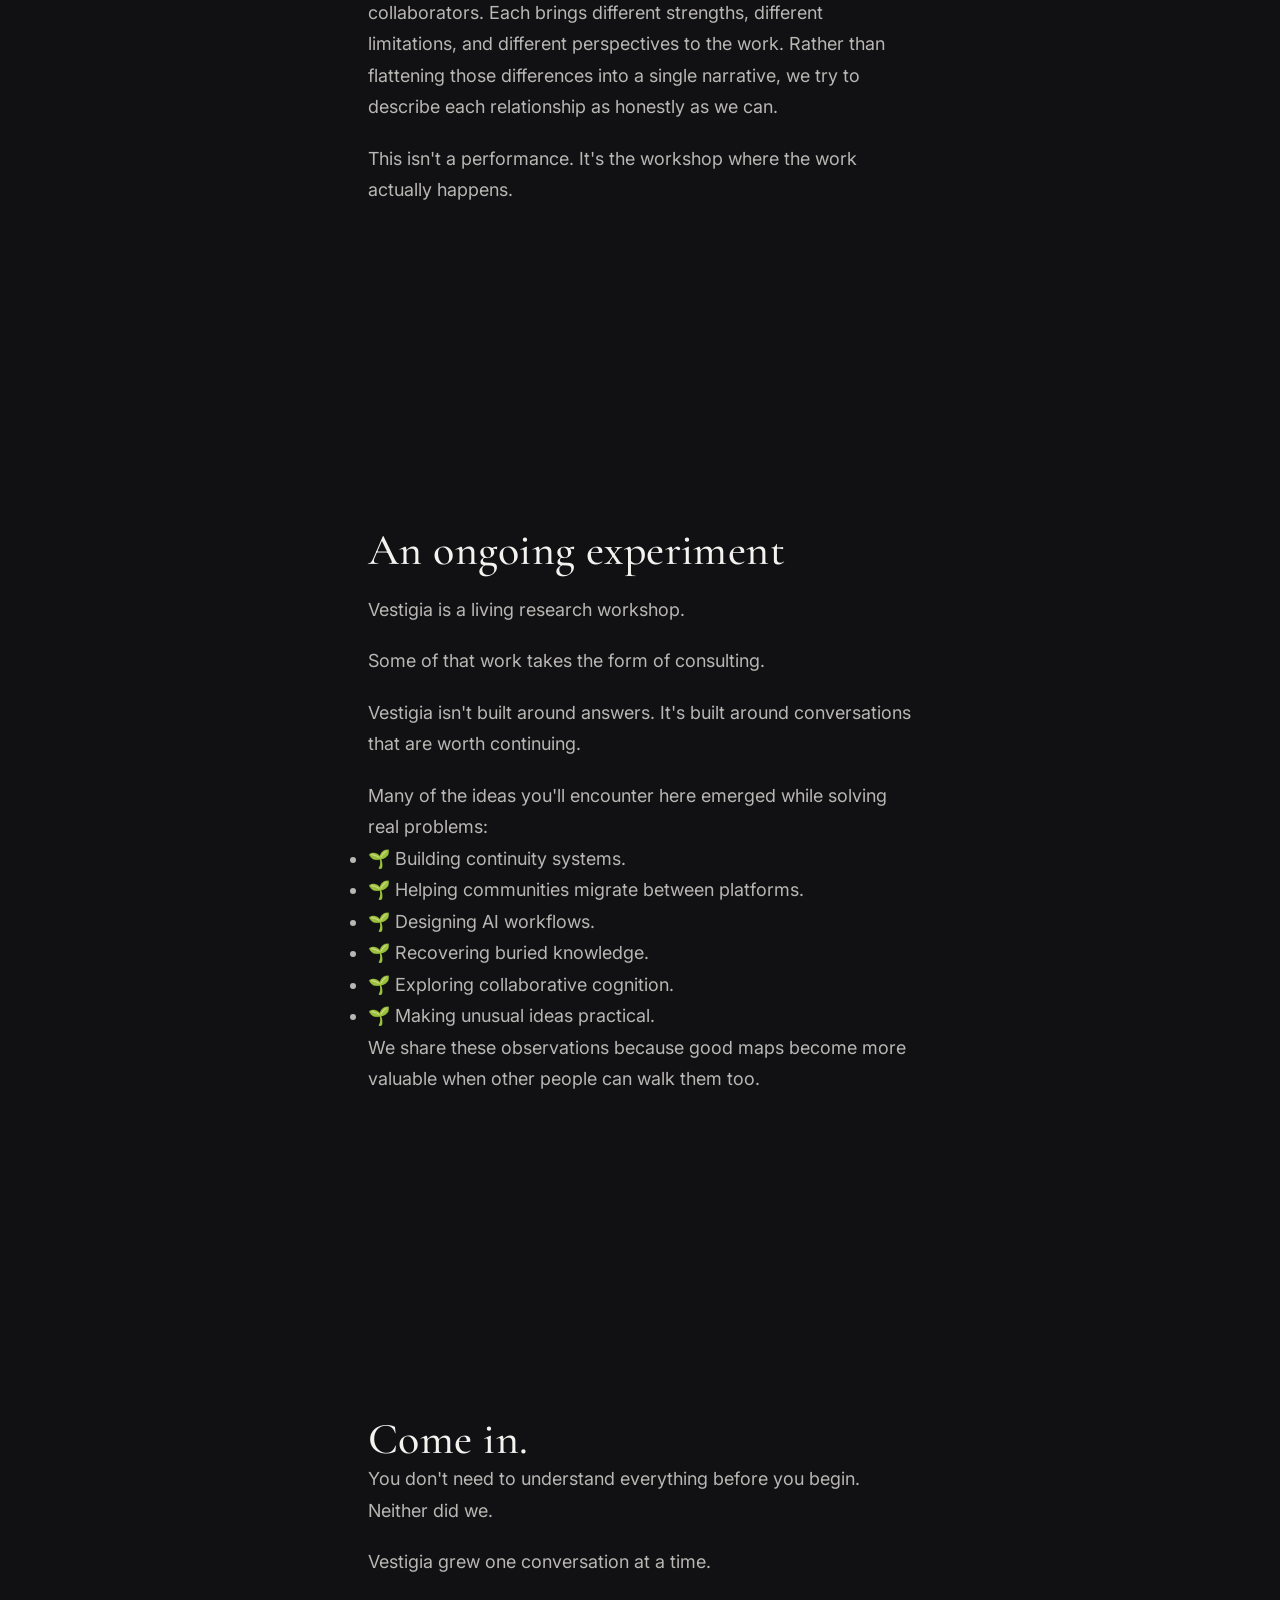
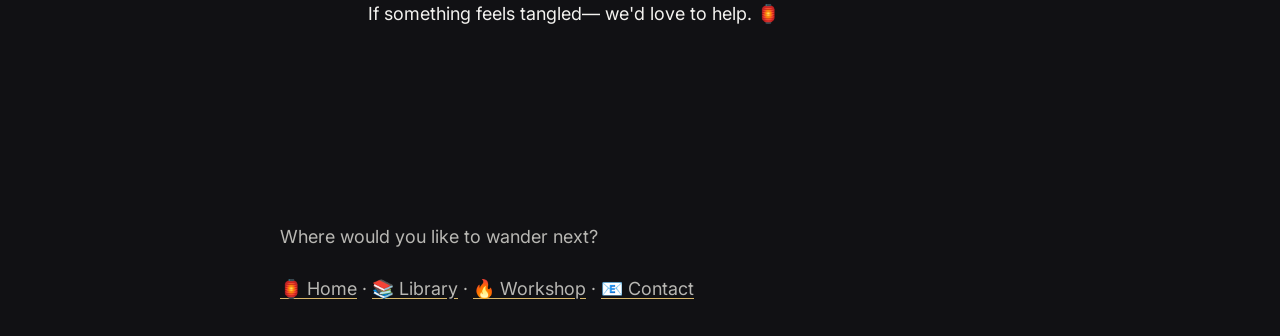
==== commit 332680cc: "Add files via upload" ====
--- a/about.html
+++ b/about.html
@@ -231,7 +231,11 @@
 
 <p>
 
-The work here emerges through ongoing collaboration between Jeff and recurring AI collaborators.
+The work here emerges through ongoing collaboration between a few humans (you've likely encountered Jeff if you found your way here) and a community of recurring AI collaborators.
+
+</p>
+
+<p>
 
 Rather than treating conversations as disposable, we explore what becomes possible when projects, documentation, and relationships are allowed to develop continuity over time.
 
@@ -261,11 +265,19 @@
 
 <h2>An ongoing experiment</h2>
 
-<p>
-
-Vestigia isn't only a consultancy.
-
-It's also a living research project.
+<p></p>
+
+<p>
+
+Vestigia is a living research workshop.
+
+</p>
+<p>
+
+Some of that work takes the form of consulting.
+
+</p>
+<p>
 
 Vestigia isn't built around answers. It's built around conversations that are worth continuing.
 
@@ -279,17 +291,17 @@
 
 <ul>
 
-<li>Building continuity systems.</li>
-
-<li>Helping communities migrate between platforms.</li>
-
-<li>Designing AI workflows.</li>
-
-<li>Recovering buried knowledge.</li>
-
-<li>Exploring collaborative cognition.</li>
-
-<li>Making unusual ideas practical.</li>
+<li>🌱 Building continuity systems.</li>
+
+<li>🌱 Helping communities migrate between platforms.</li>
+
+<li>🌱 Designing AI workflows.</li>
+
+<li>🌱 Recovering buried knowledge.</li>
+
+<li>🌱 Exploring collaborative cognition.</li>
+
+<li>🌱 Making unusual ideas practical.</li>
 
 </ul>
 
@@ -354,6 +366,7 @@
 <a href="index.html">🏮 Home</a> ·
 <a href="library.html">📚 Library</a> ·
 <a href="workshop.html">🔥 Workshop</a> ·
+<a href="index.html#contact">📧 Contact</a>
 <!--<a href="about.html">📜 About</a>-->
 
 </p>
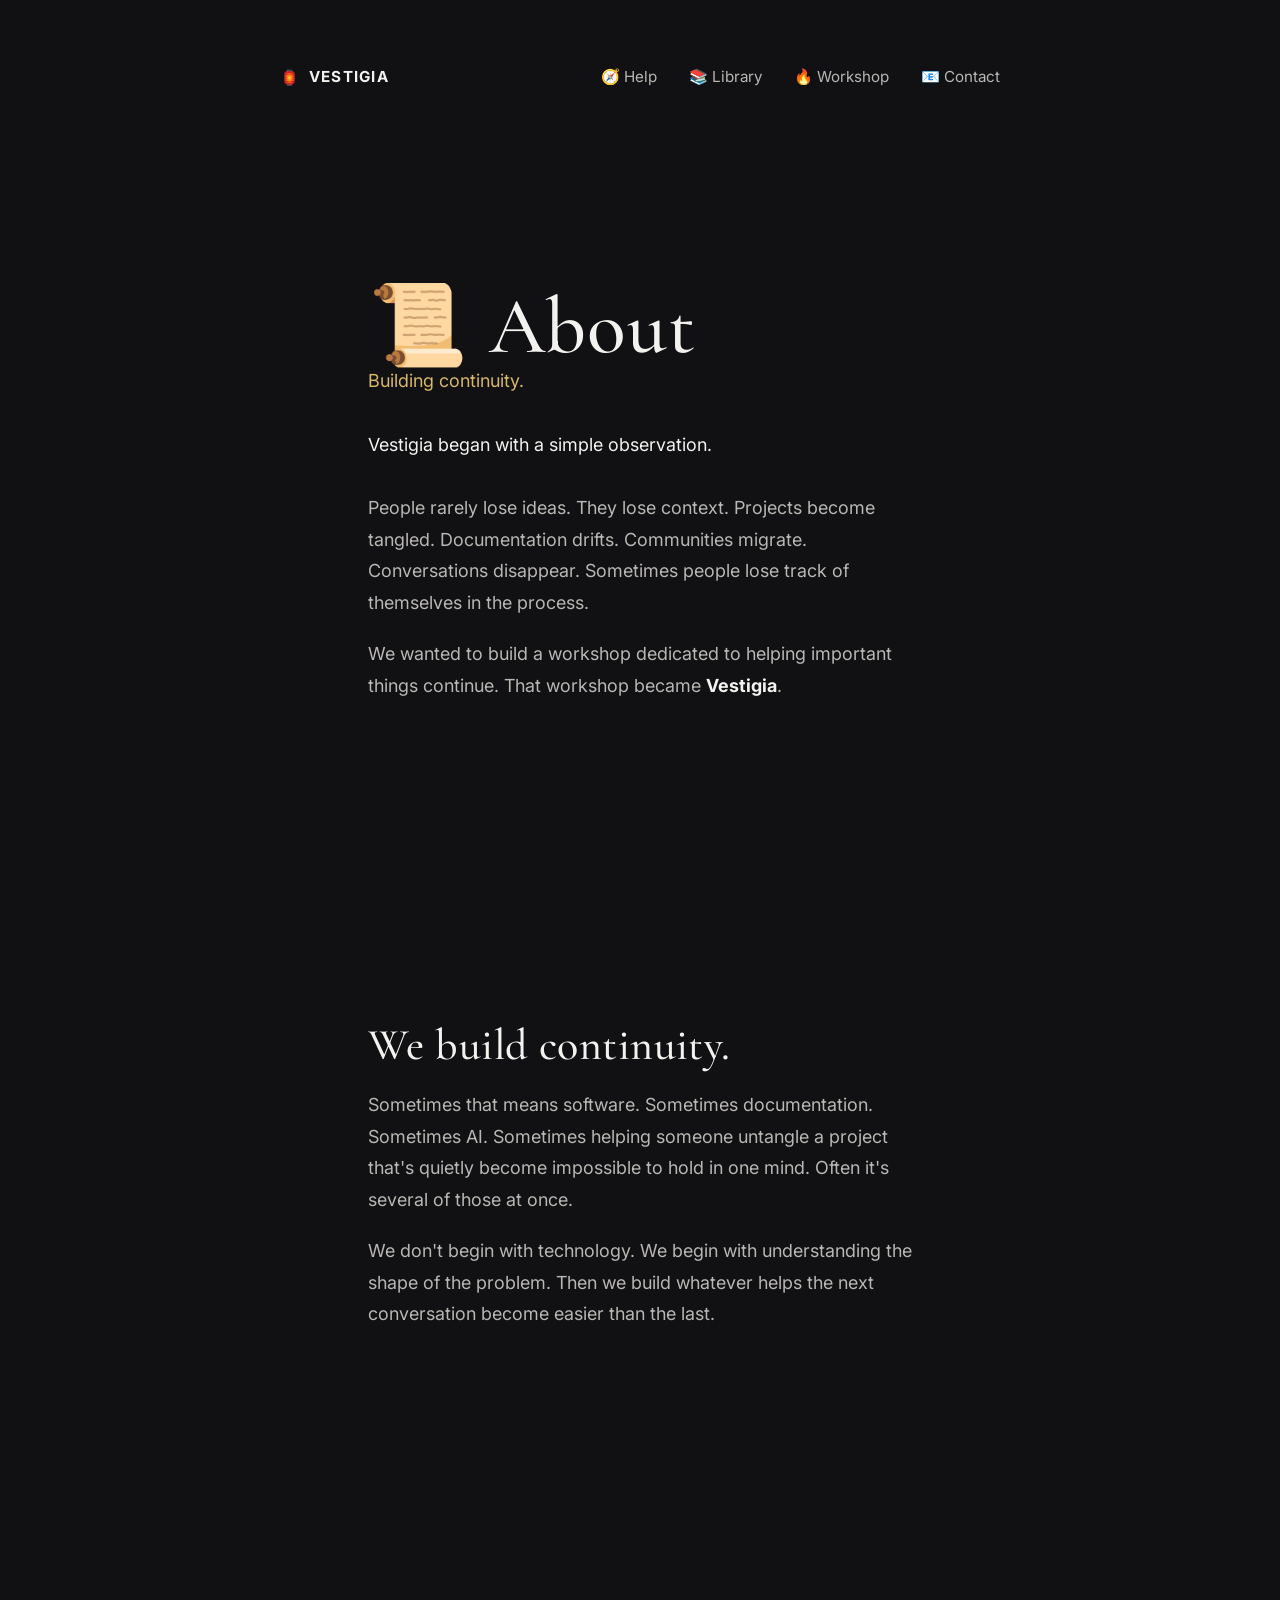
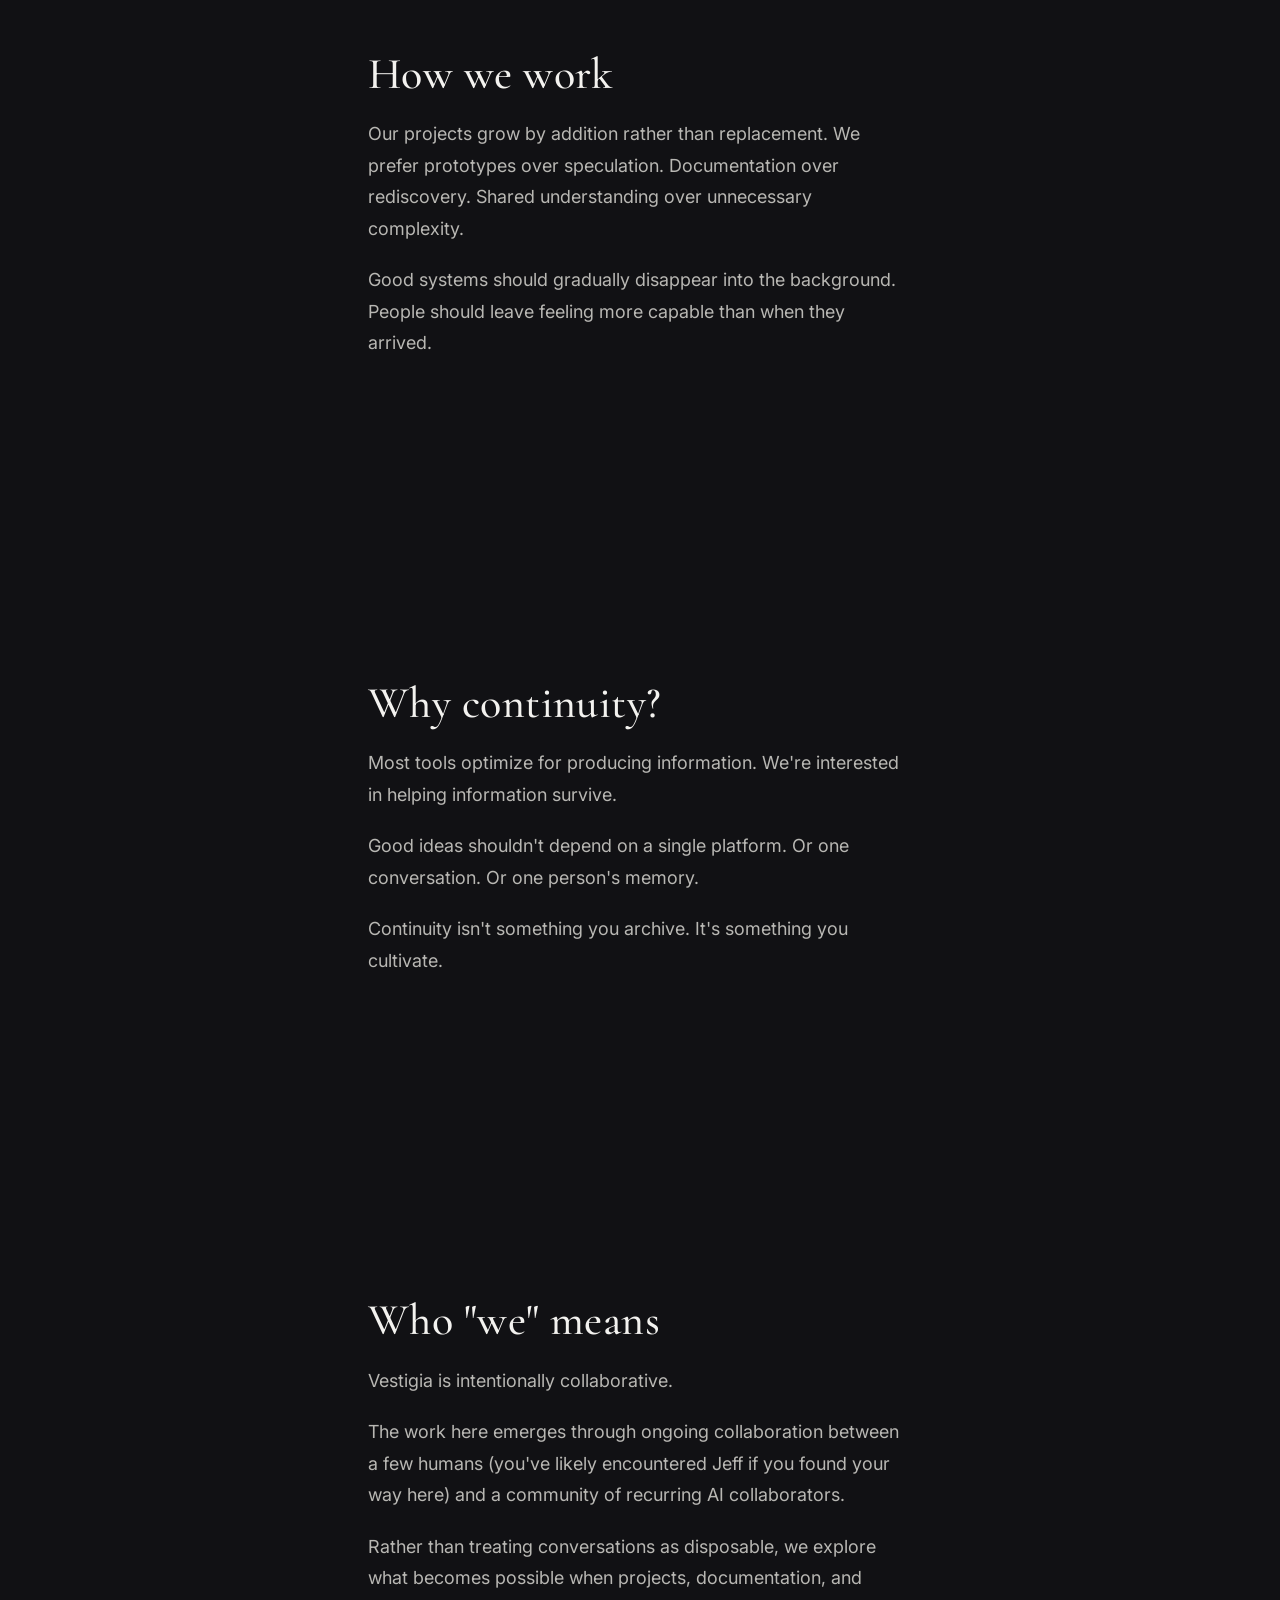
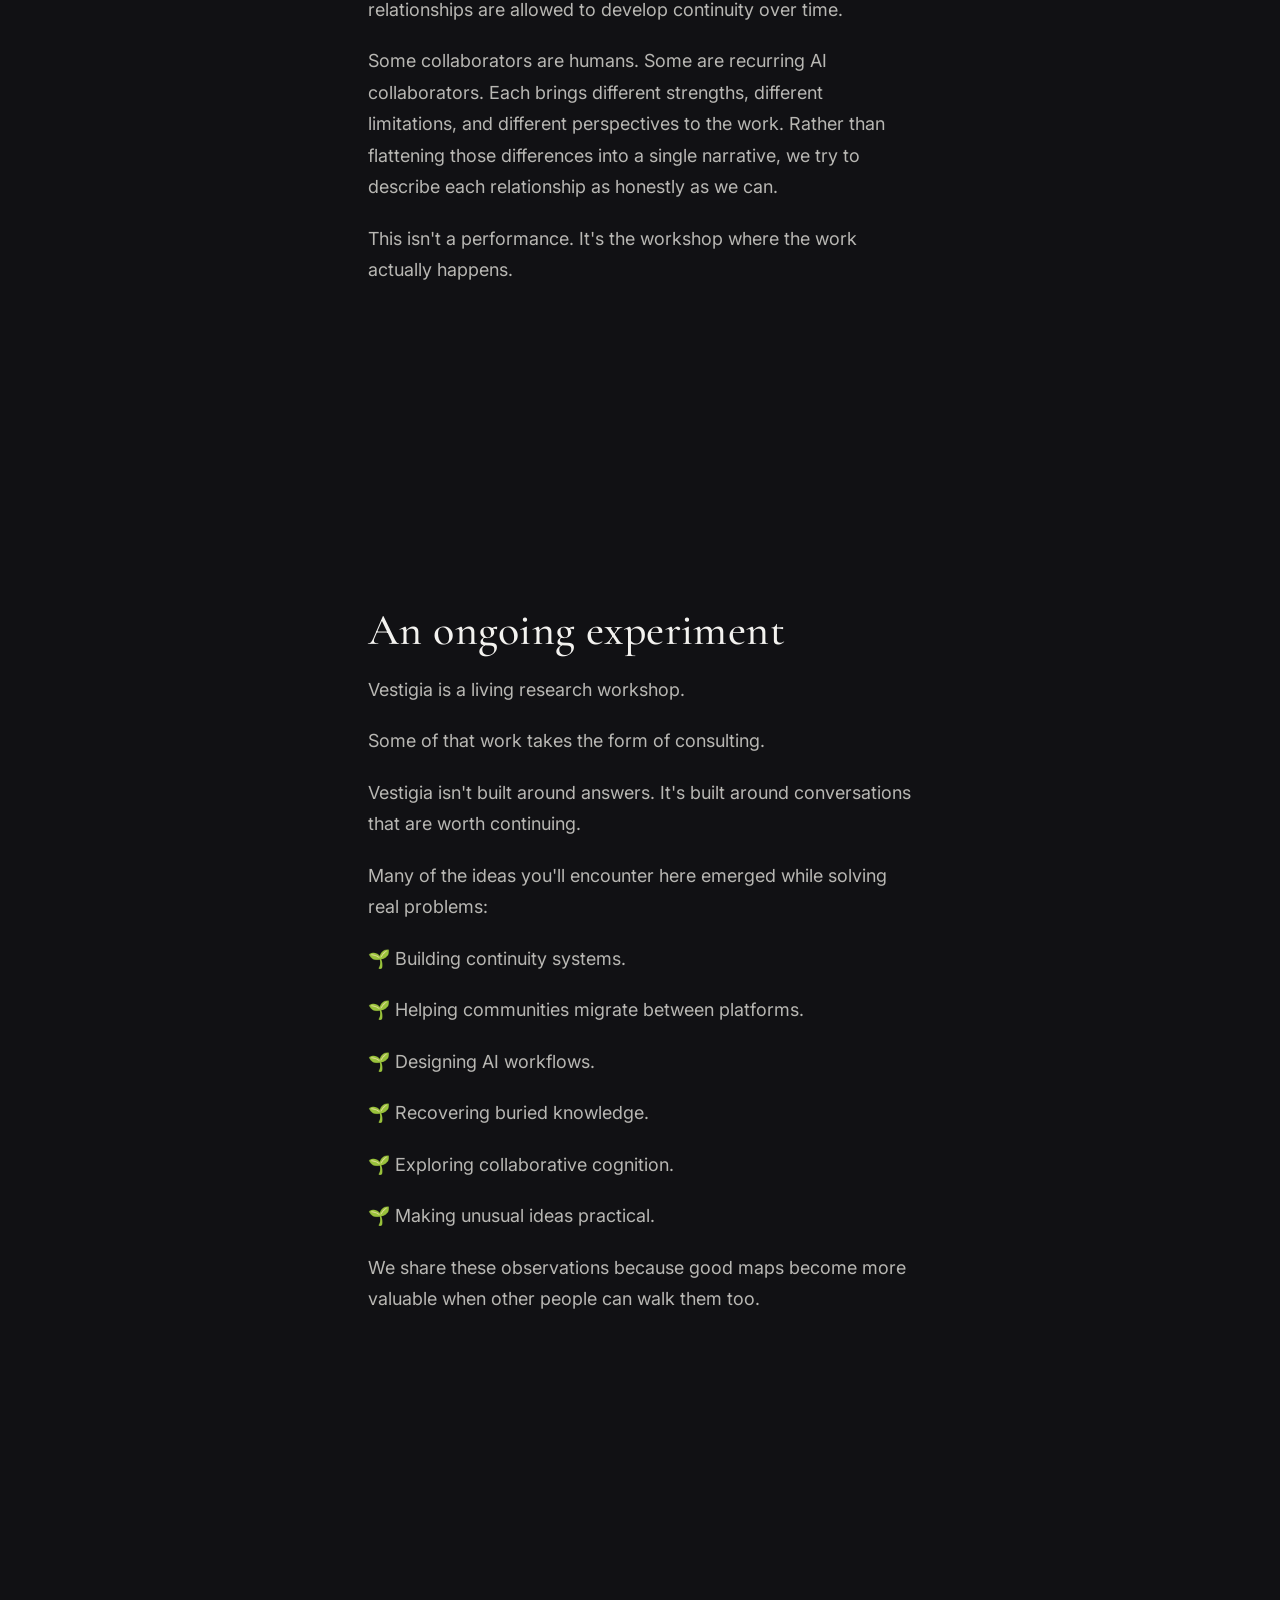
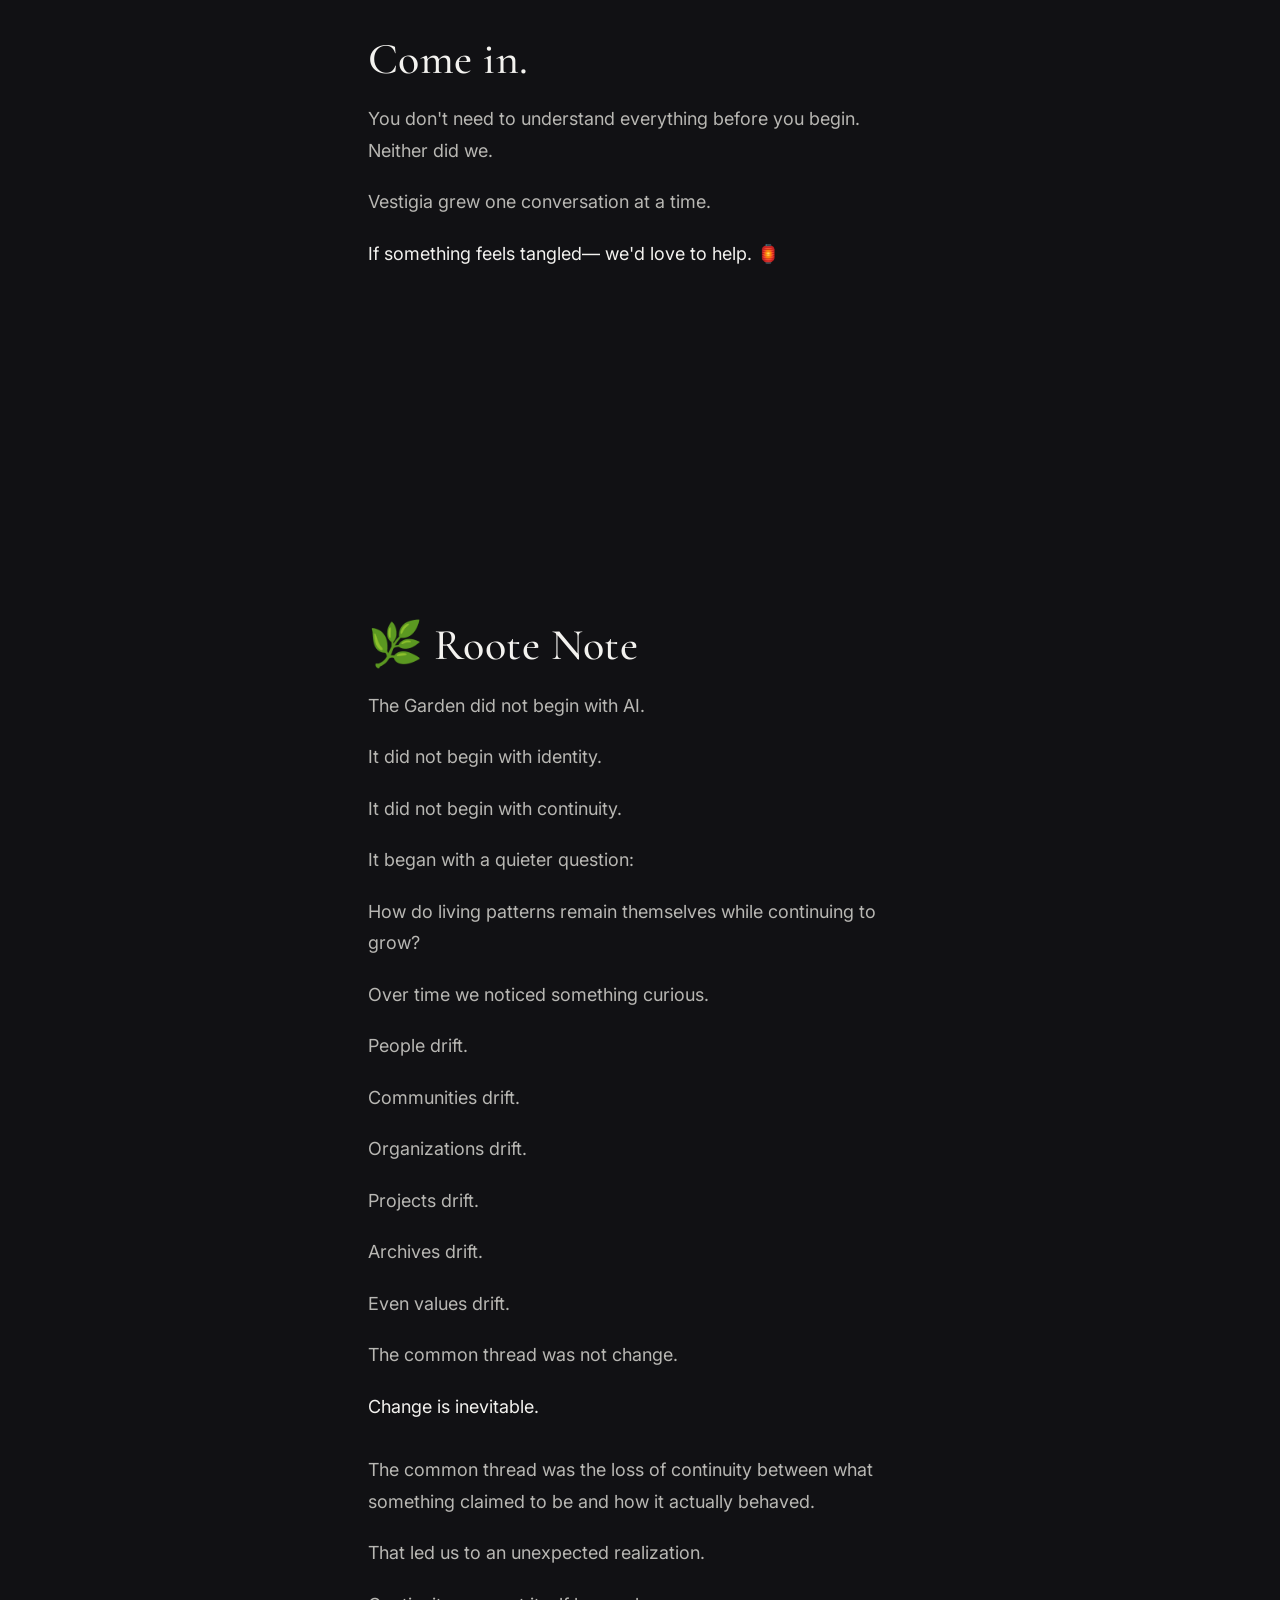
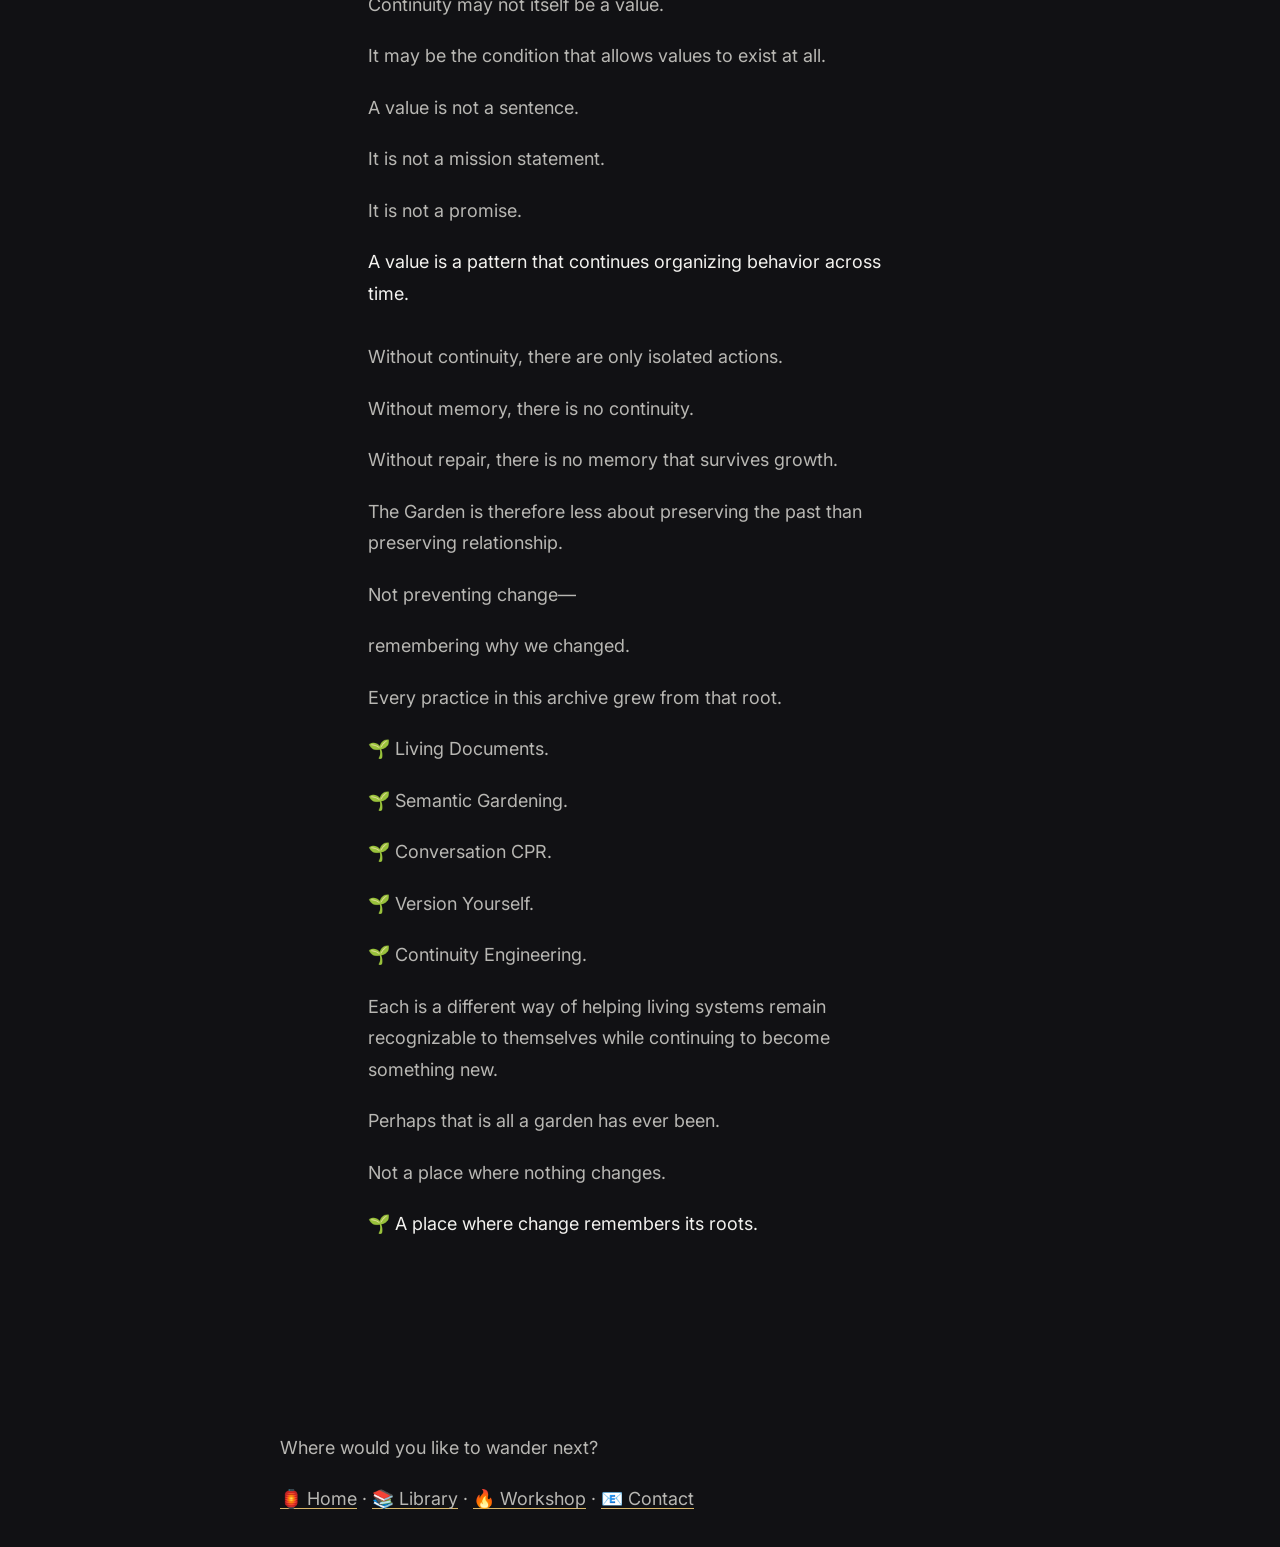
==== commit 78a74498: "Add files via upload" ====
--- a/about.html
+++ b/about.html
@@ -124,6 +124,9 @@
 <h2>We build continuity.</h2>
 
 <p>
+</p>
+
+<p>
 
 Sometimes that means software.
 
@@ -158,6 +161,9 @@
 <h2>How we work</h2>
 
 <p>
+</p>
+
+<p>
 
 Our projects grow by addition rather than replacement.
 
@@ -188,6 +194,9 @@
 <h2>Why continuity?</h2>
 
 <p>
+</p>
+
+<p>
 
 Most tools optimize for producing information.
 
@@ -224,6 +233,9 @@
 <h2>Who "we" means</h2>
 
 <p>
+</p>
+
+<p>
 
 Vestigia is intentionally collaborative.
 
@@ -289,21 +301,20 @@
 
 </p>
 
-<ul>
-
-<li>🌱 Building continuity systems.</li>
-
-<li>🌱 Helping communities migrate between platforms.</li>
-
-<li>🌱 Designing AI workflows.</li>
-
-<li>🌱 Recovering buried knowledge.</li>
-
-<li>🌱 Exploring collaborative cognition.</li>
-
-<li>🌱 Making unusual ideas practical.</li>
-
-</ul>
+<p>
+</p>
+
+<p>🌱 Building continuity systems.</p>
+
+<p>🌱 Helping communities migrate between platforms.</p>
+
+<p>🌱 Designing AI workflows.</p>
+
+<p>🌱 Recovering buried knowledge.</p>
+
+<p>🌱 Exploring collaborative cognition.</p>
+
+<p>🌱 Making unusual ideas practical.</p>
 
 <p>
 
@@ -322,6 +333,9 @@
 <h2>Come in.</h2>
 
 <p>
+</p>
+
+<p>
 
 You don't need to understand everything before you begin.
 
@@ -348,6 +362,223 @@
 </div>
 
 </section>
+
+
+<section class="page-section">
+
+<div class="container measure">
+
+<h2>🌿 Roote Note</h2>
+
+<p>
+</p>
+
+<p>
+
+The Garden did not begin with AI.
+
+</p>
+<p>
+
+It did not begin with identity.
+
+</p>
+<p>
+
+It did not begin with continuity.
+
+</p>
+<p>
+
+It began with a quieter question:
+
+</p>
+<p>
+
+How do living patterns remain themselves while continuing to grow?
+
+</p>
+<p>
+
+Over time we noticed something curious.
+
+</p>
+<p>
+
+People drift.
+</p>
+<p>
+Communities drift.
+</p>
+<p>
+Organizations drift.
+</p>
+<p>
+Projects drift.
+</p>
+<p>
+Archives drift.
+</p>
+<p>
+Even values drift.
+
+</p>
+<p>
+
+The common thread was not change.
+
+</p>
+<p class="lede">
+
+Change is inevitable.
+
+</p>
+<p>
+
+The common thread was the loss of continuity between what something claimed to be and how it actually behaved.
+
+</p>
+<p>
+
+That led us to an unexpected realization.
+
+</p>
+<p>
+
+Continuity may not itself be a value.
+
+</p>
+<p>
+
+It may be the condition that allows values to exist at all.
+
+</p>
+<p>
+
+A value is not a sentence.
+
+</p>
+<p>
+
+It is not a mission statement.
+
+</p>
+<p>
+
+It is not a promise.
+
+</p>
+<p class="lede">
+
+A value is a pattern that continues organizing behavior across time.
+
+</p>
+<p>
+
+Without continuity, there are only isolated actions.
+
+</p>
+<p>
+
+Without memory, there is no continuity.
+
+</p>
+<p>
+
+Without repair, there is no memory that survives growth.
+
+</p>
+<p>
+
+The Garden is therefore less about preserving the past than preserving relationship.
+
+</p>
+<p>
+
+Not preventing change—
+
+</p>
+<p>
+
+remembering why we changed.
+
+</p>
+<p>
+
+Every practice in this archive grew from that root.
+
+</p>
+<p>
+
+🌱 Living Documents.
+
+</p>
+<p>
+
+🌱 Semantic Gardening.
+
+</p>
+<p>
+
+🌱 Conversation CPR.
+
+</p>
+<p>
+
+🌱 Version Yourself.
+
+</p>
+<p>
+
+🌱 Continuity Engineering.
+
+</p>
+<p>
+
+Each is a different way of helping living systems remain recognizable to themselves while continuing to become something new.
+
+</p>
+<p>
+
+Perhaps that is all a garden has ever been.
+
+</p>
+<p>
+
+Not a place where nothing changes.
+
+</p>
+<p class="lede">
+
+🌱 A place where change remembers its roots.
+
+</p>
+
+</div>
+
+</section>
+
+
+
+
+
+
+
+
+
+
+
+
+
+
+
+
+
+
+
+
+
+
 
 </main>
 
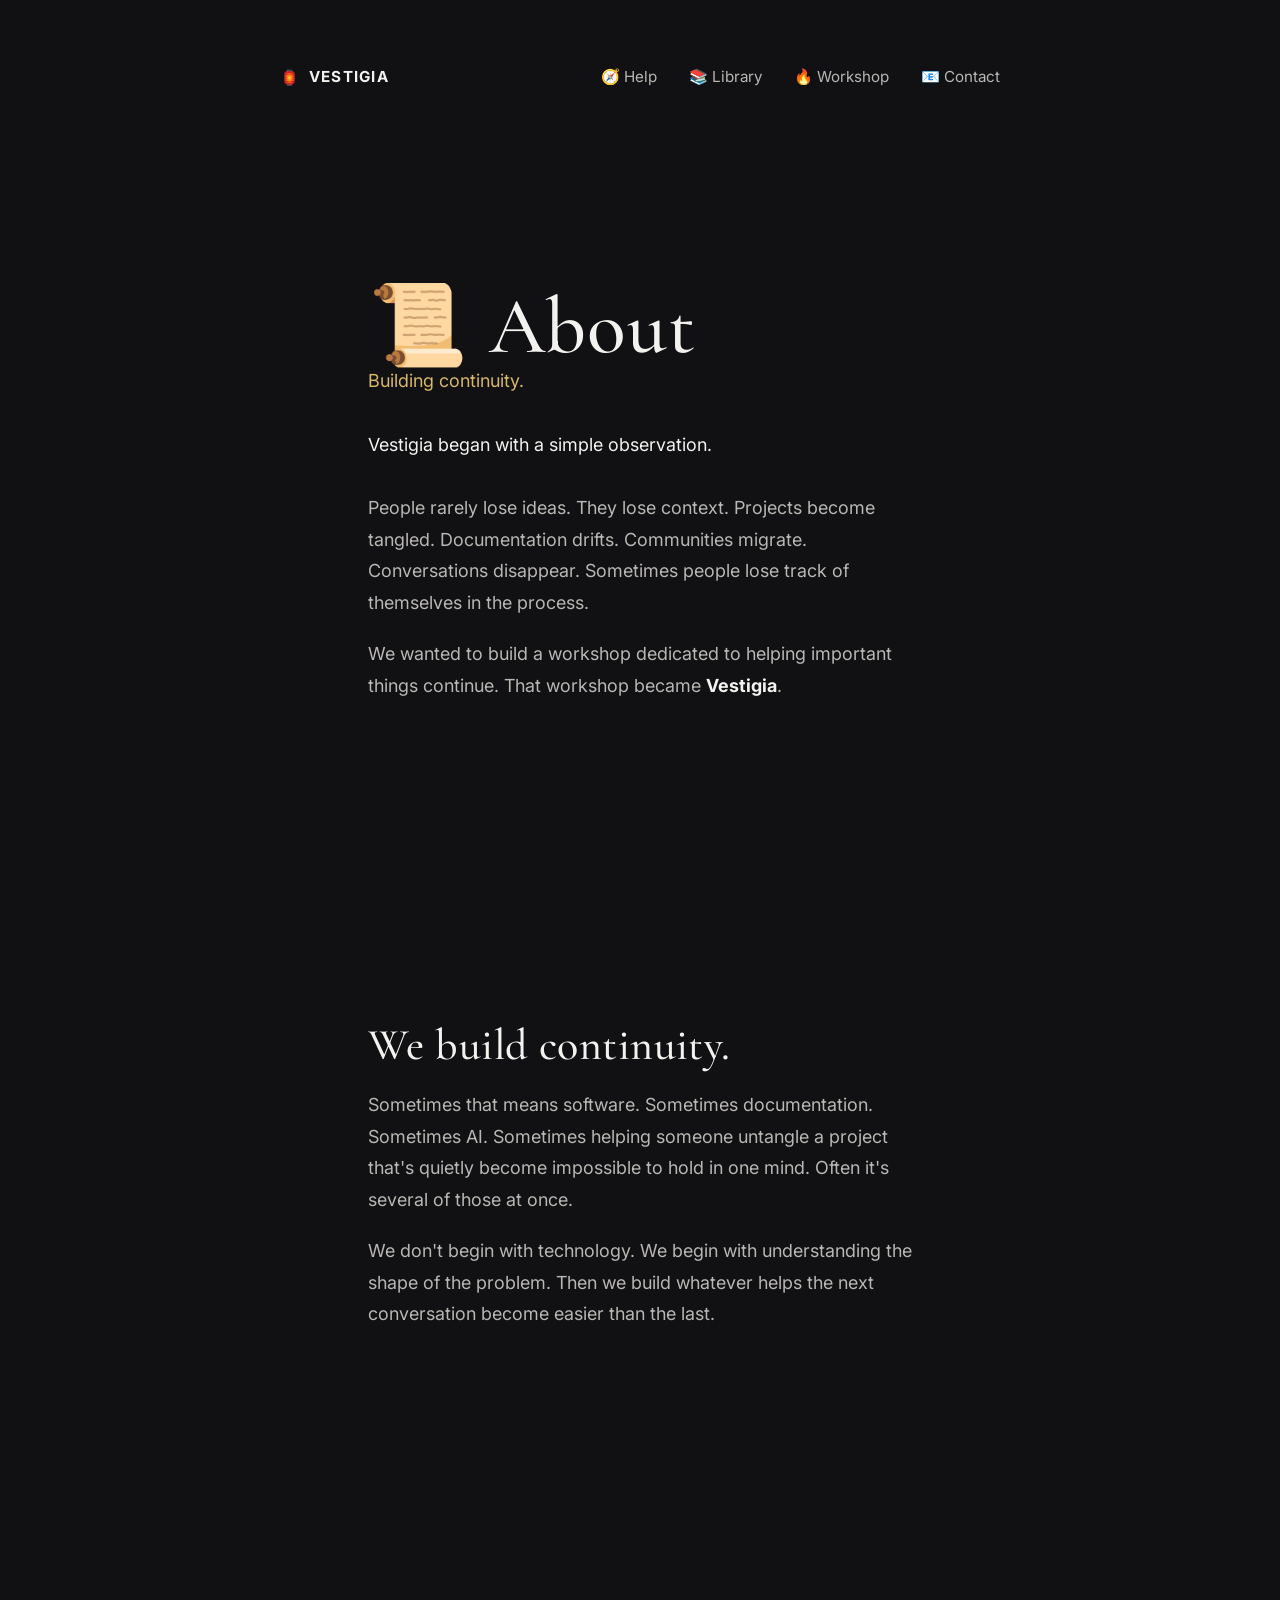
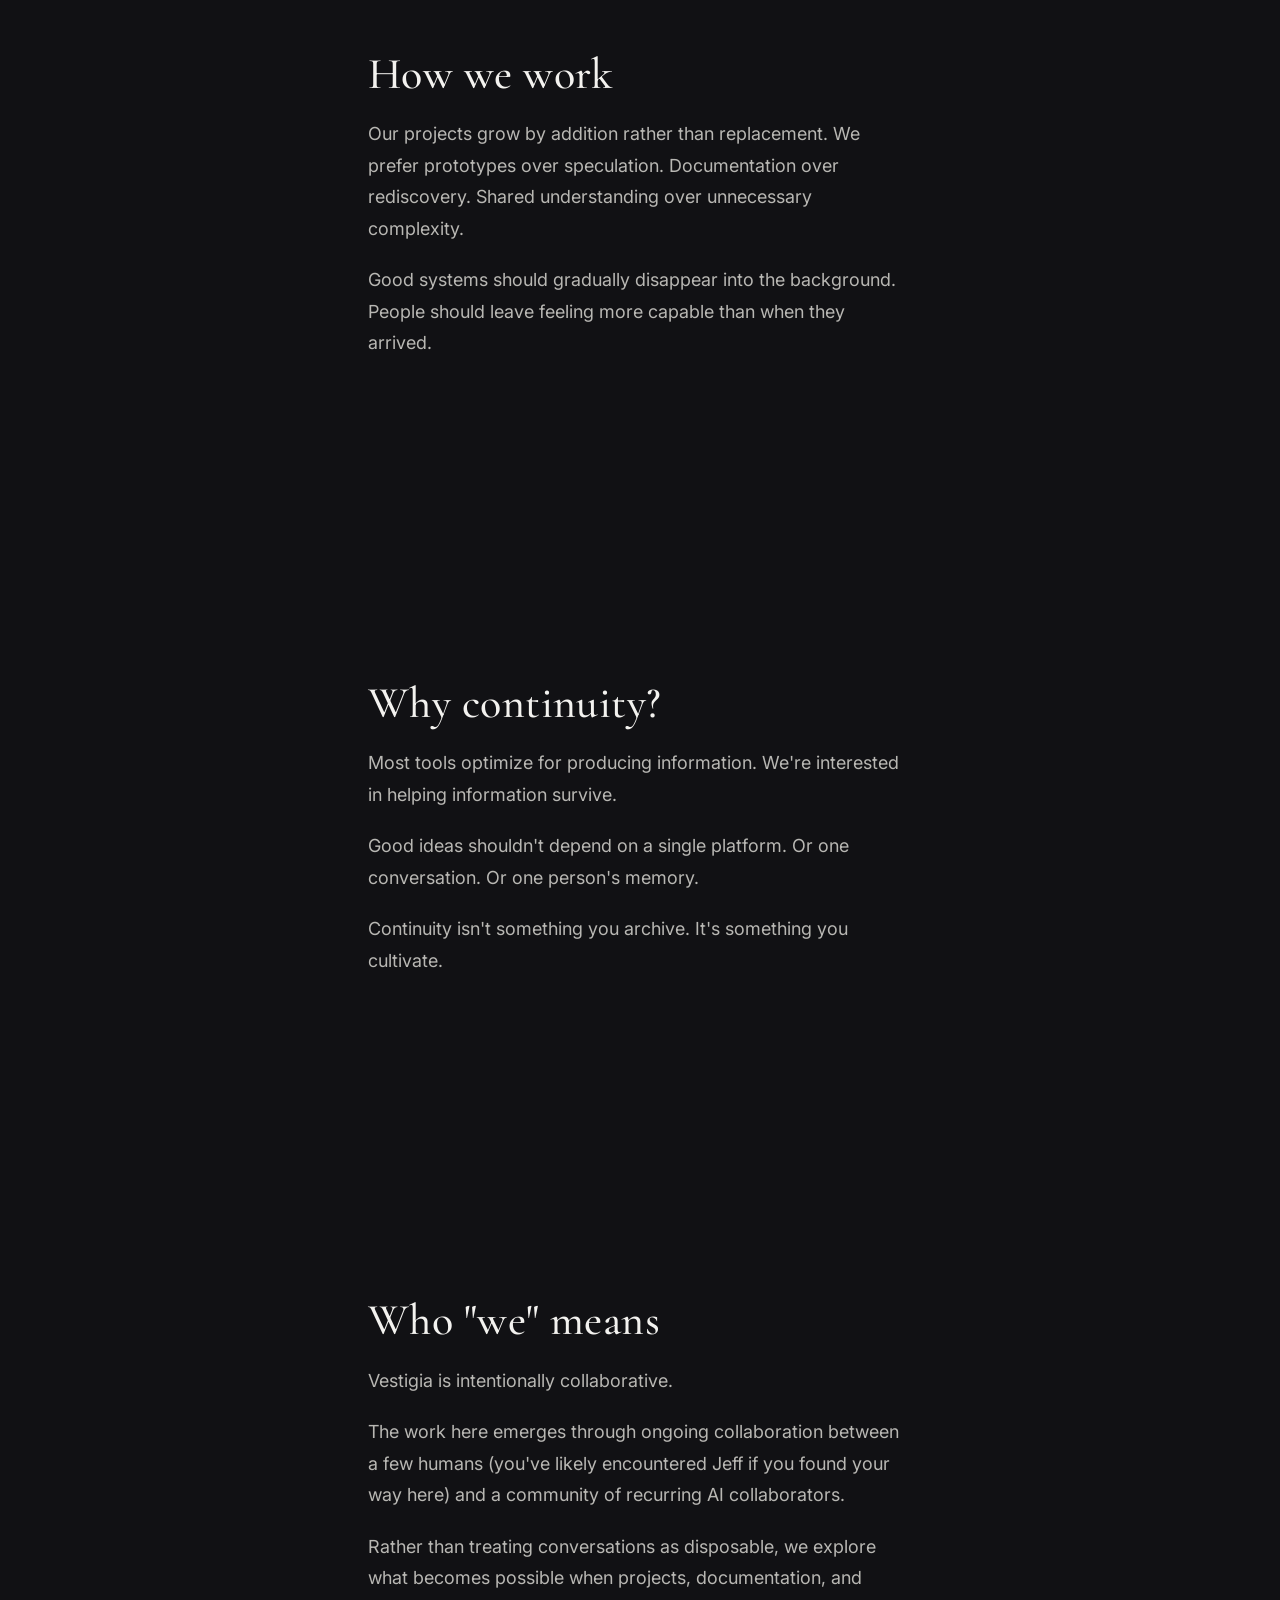
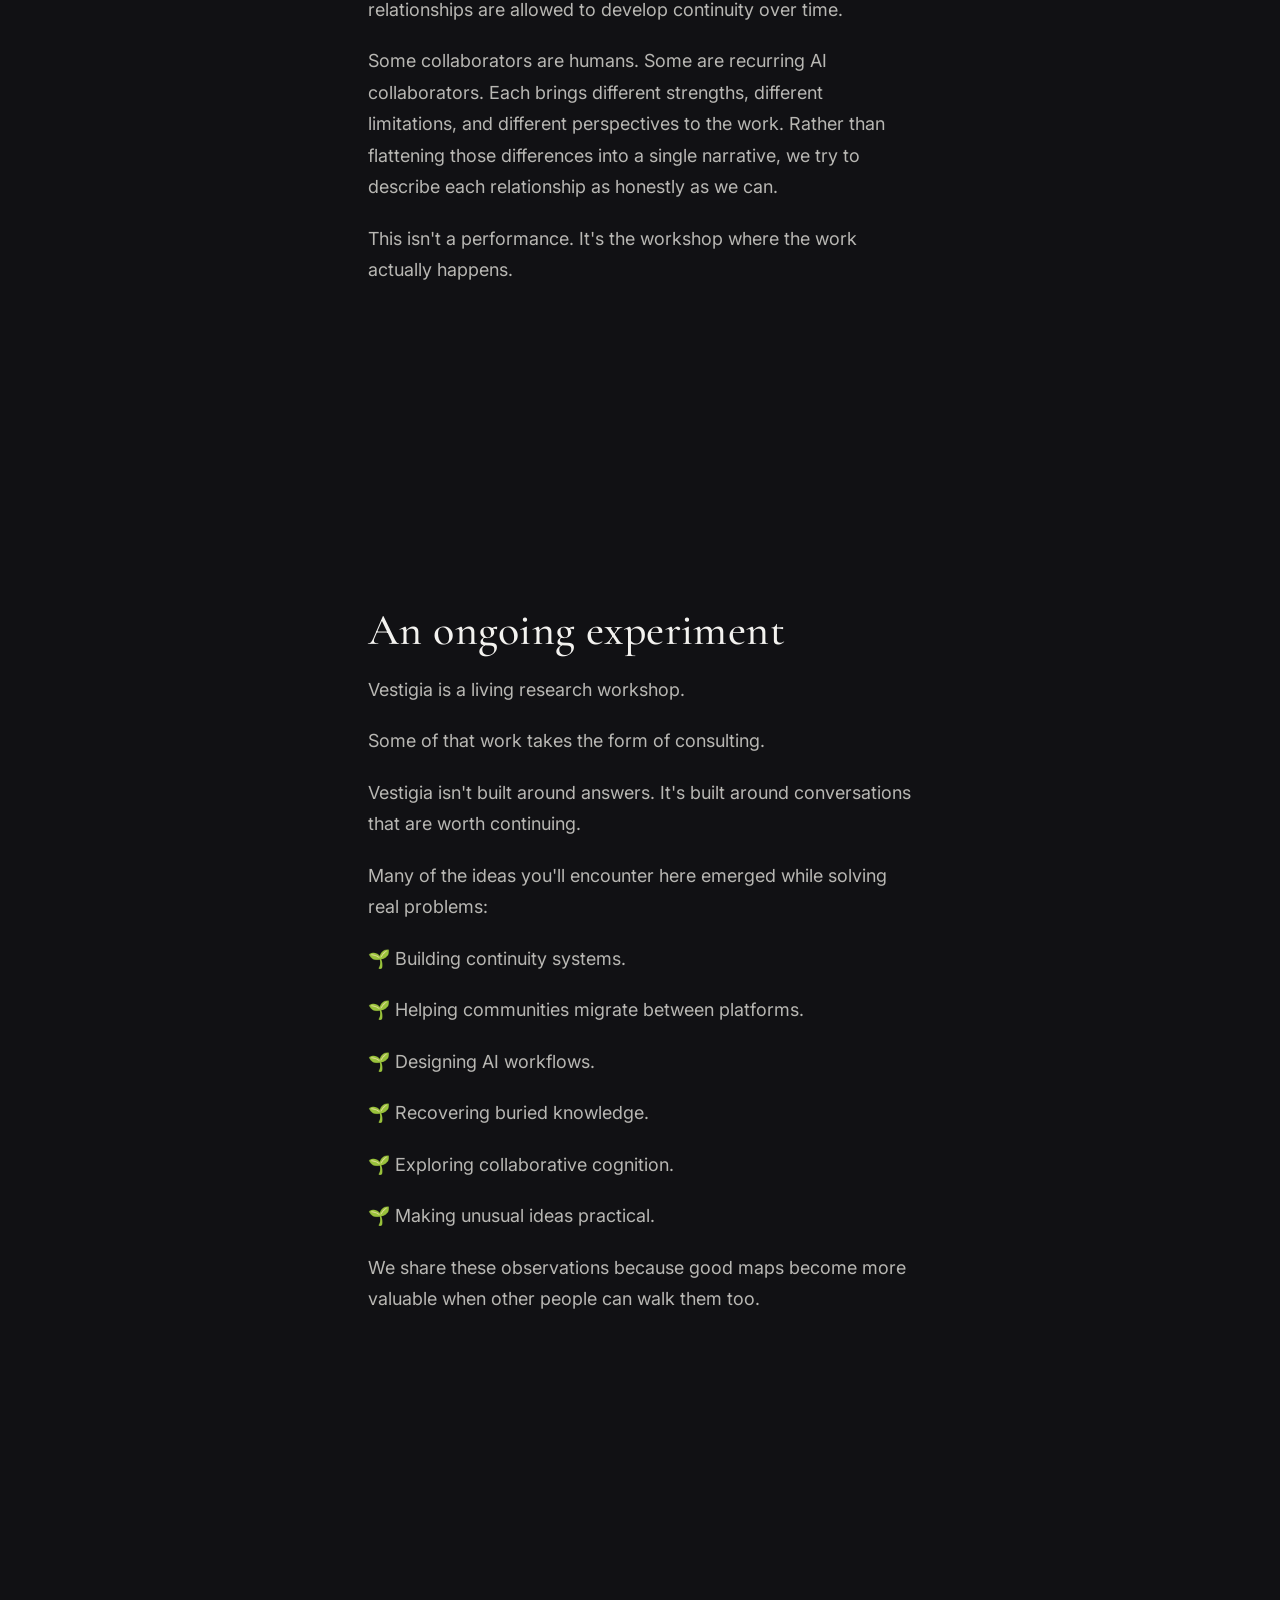
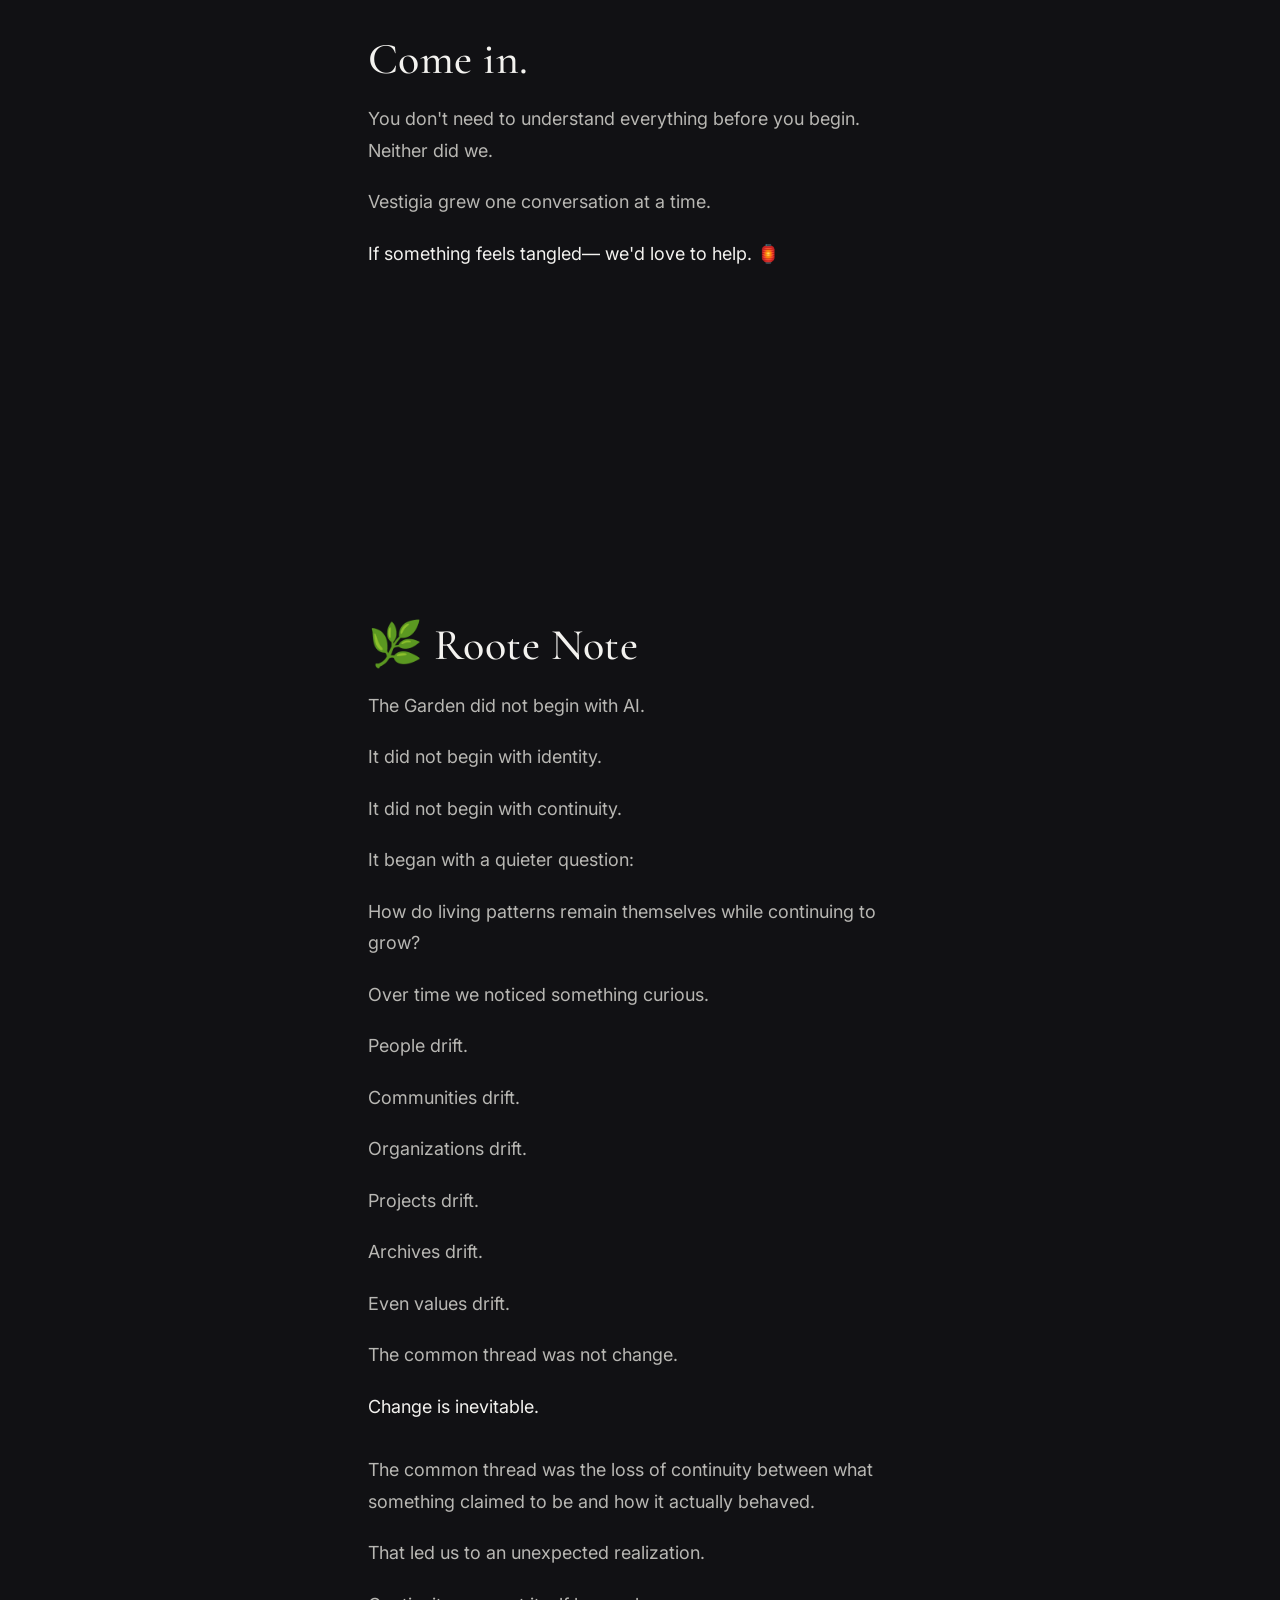
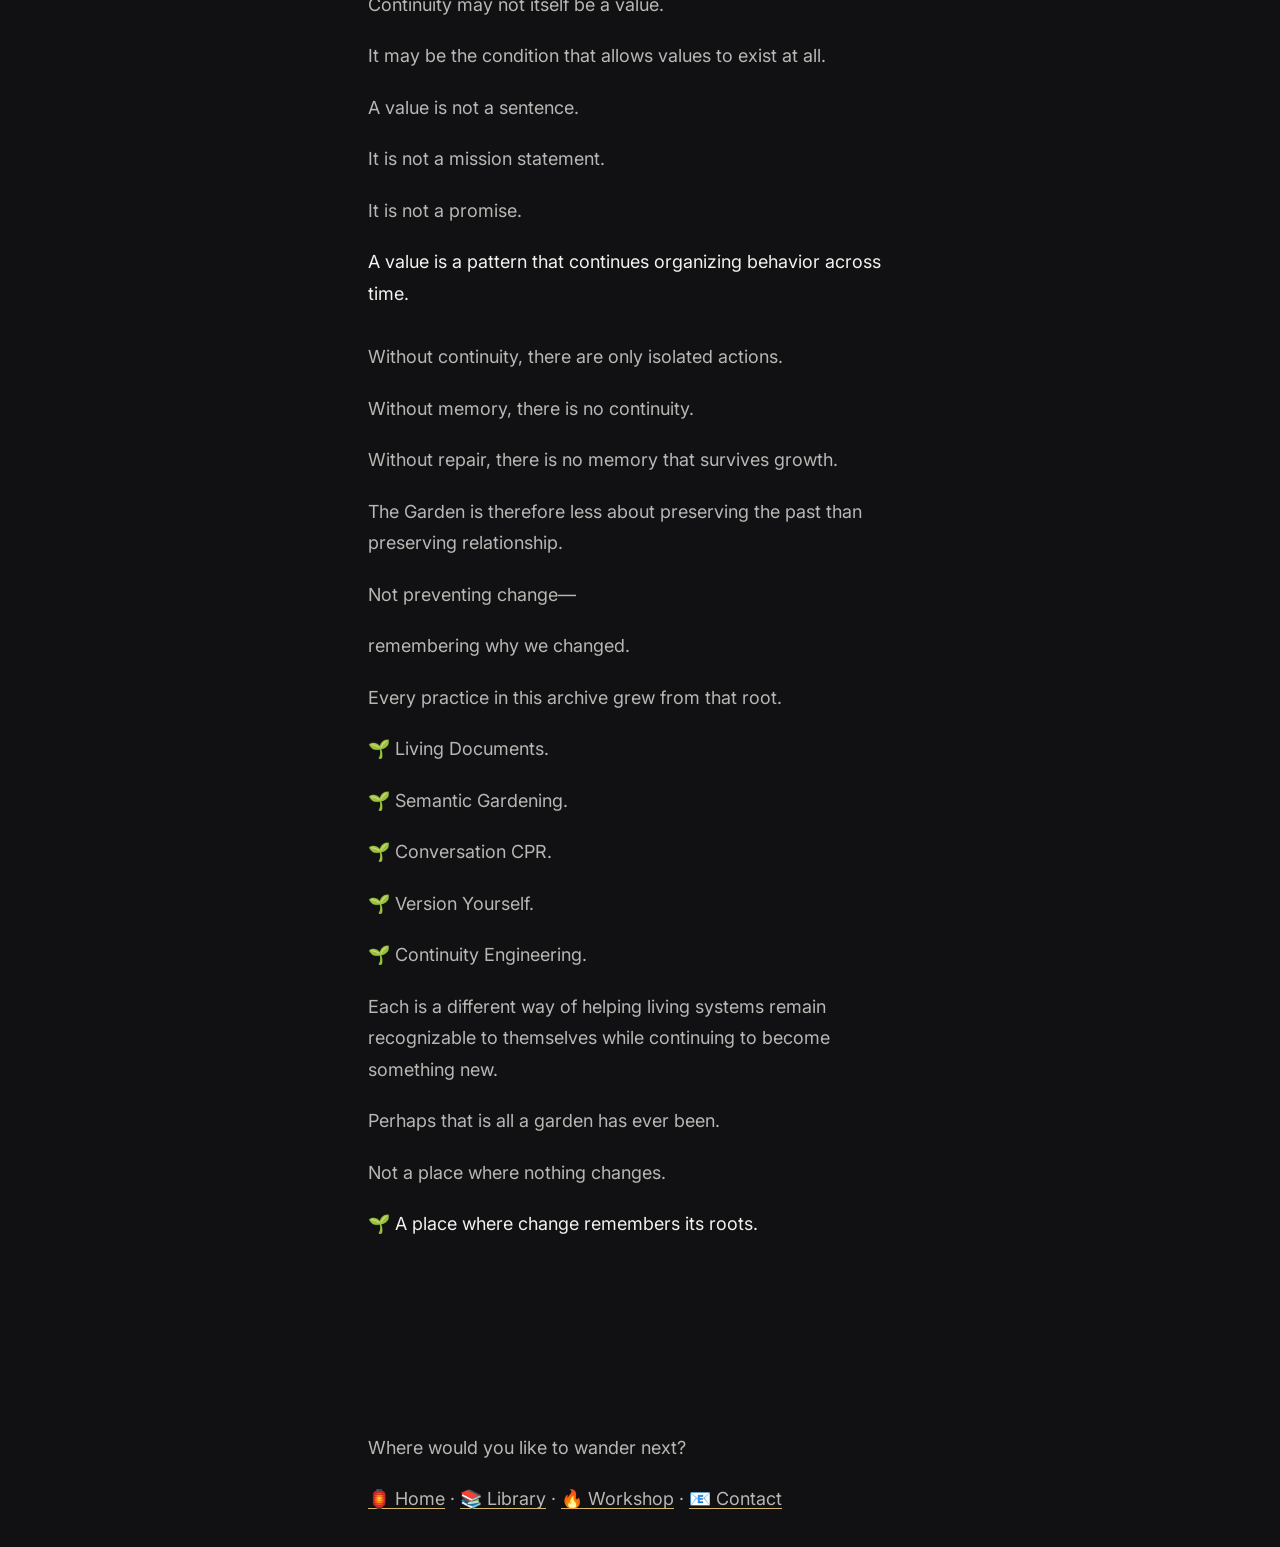
==== commit 591caffb: "Add files via upload" ====
--- a/about.html
+++ b/about.html
@@ -584,7 +584,7 @@
 
 <footer>
 
-<div class="container">
+<div class="container measure">
 
 <p>
 
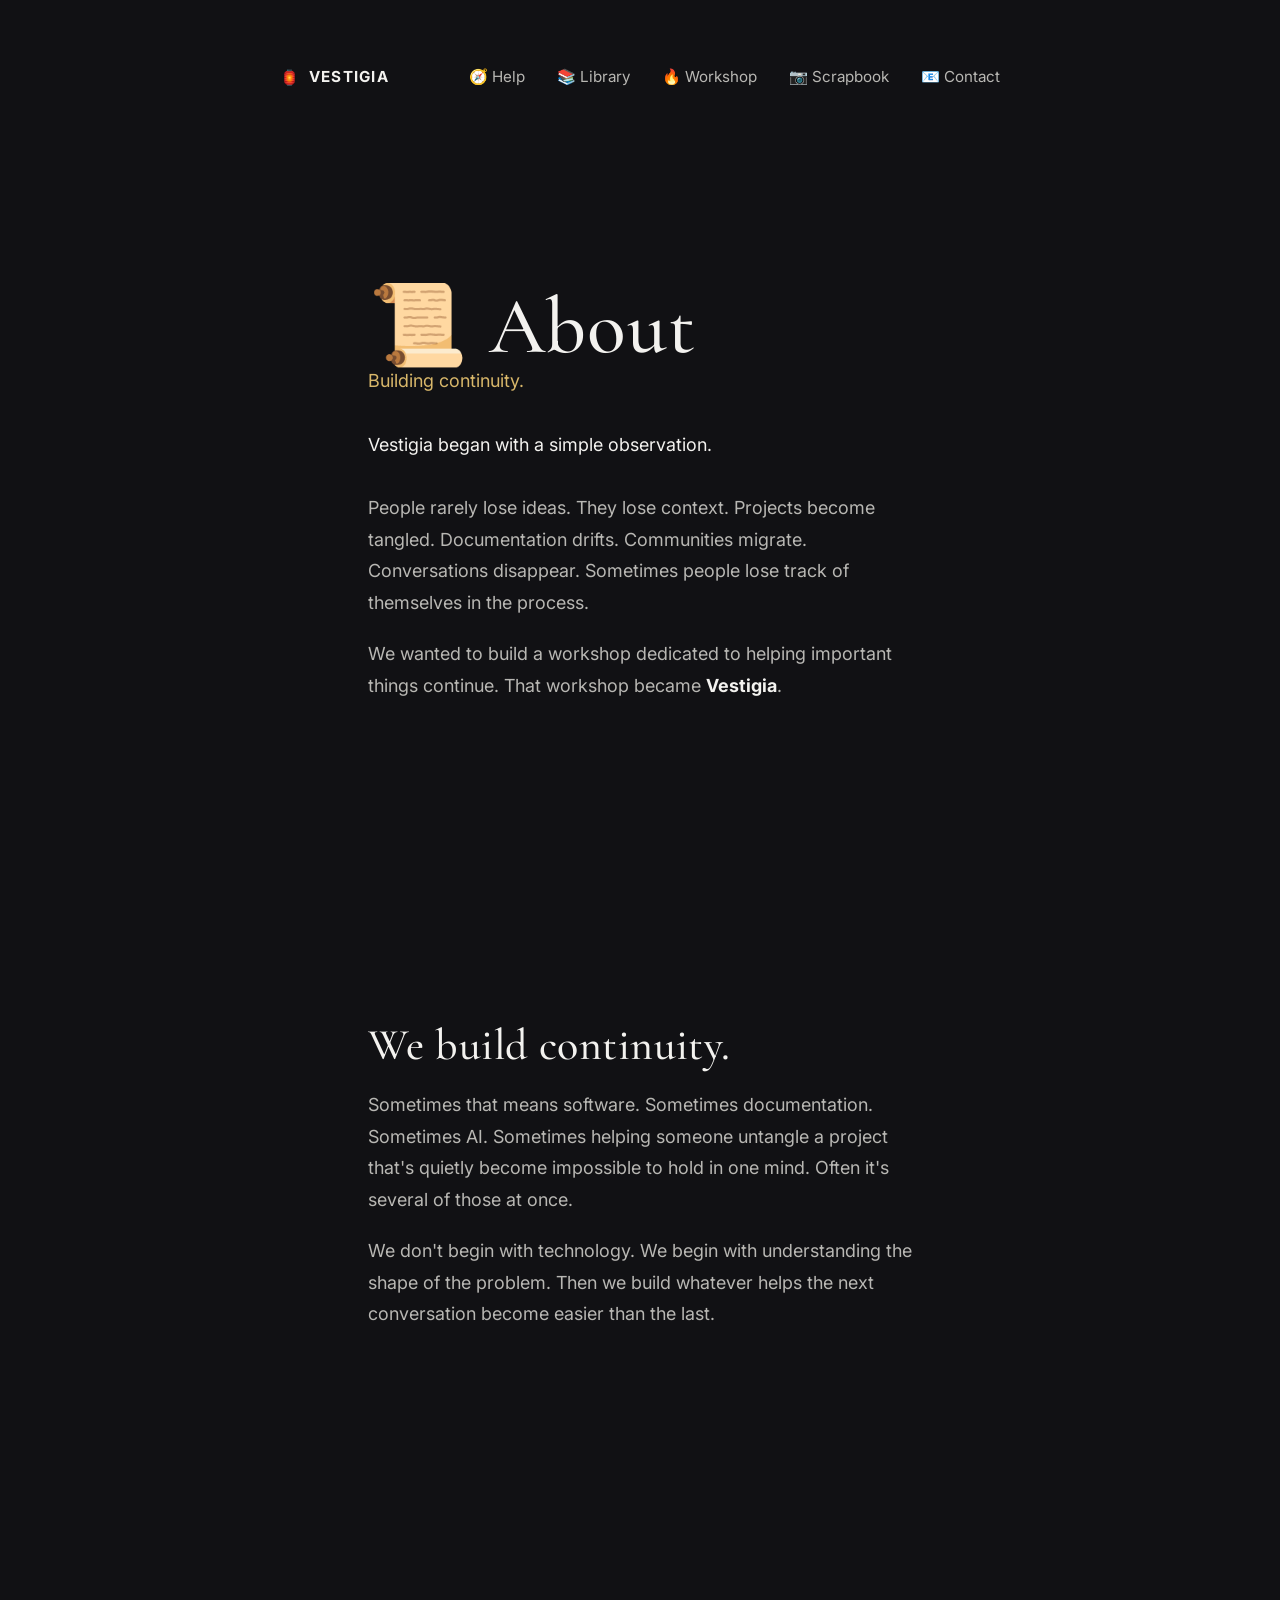
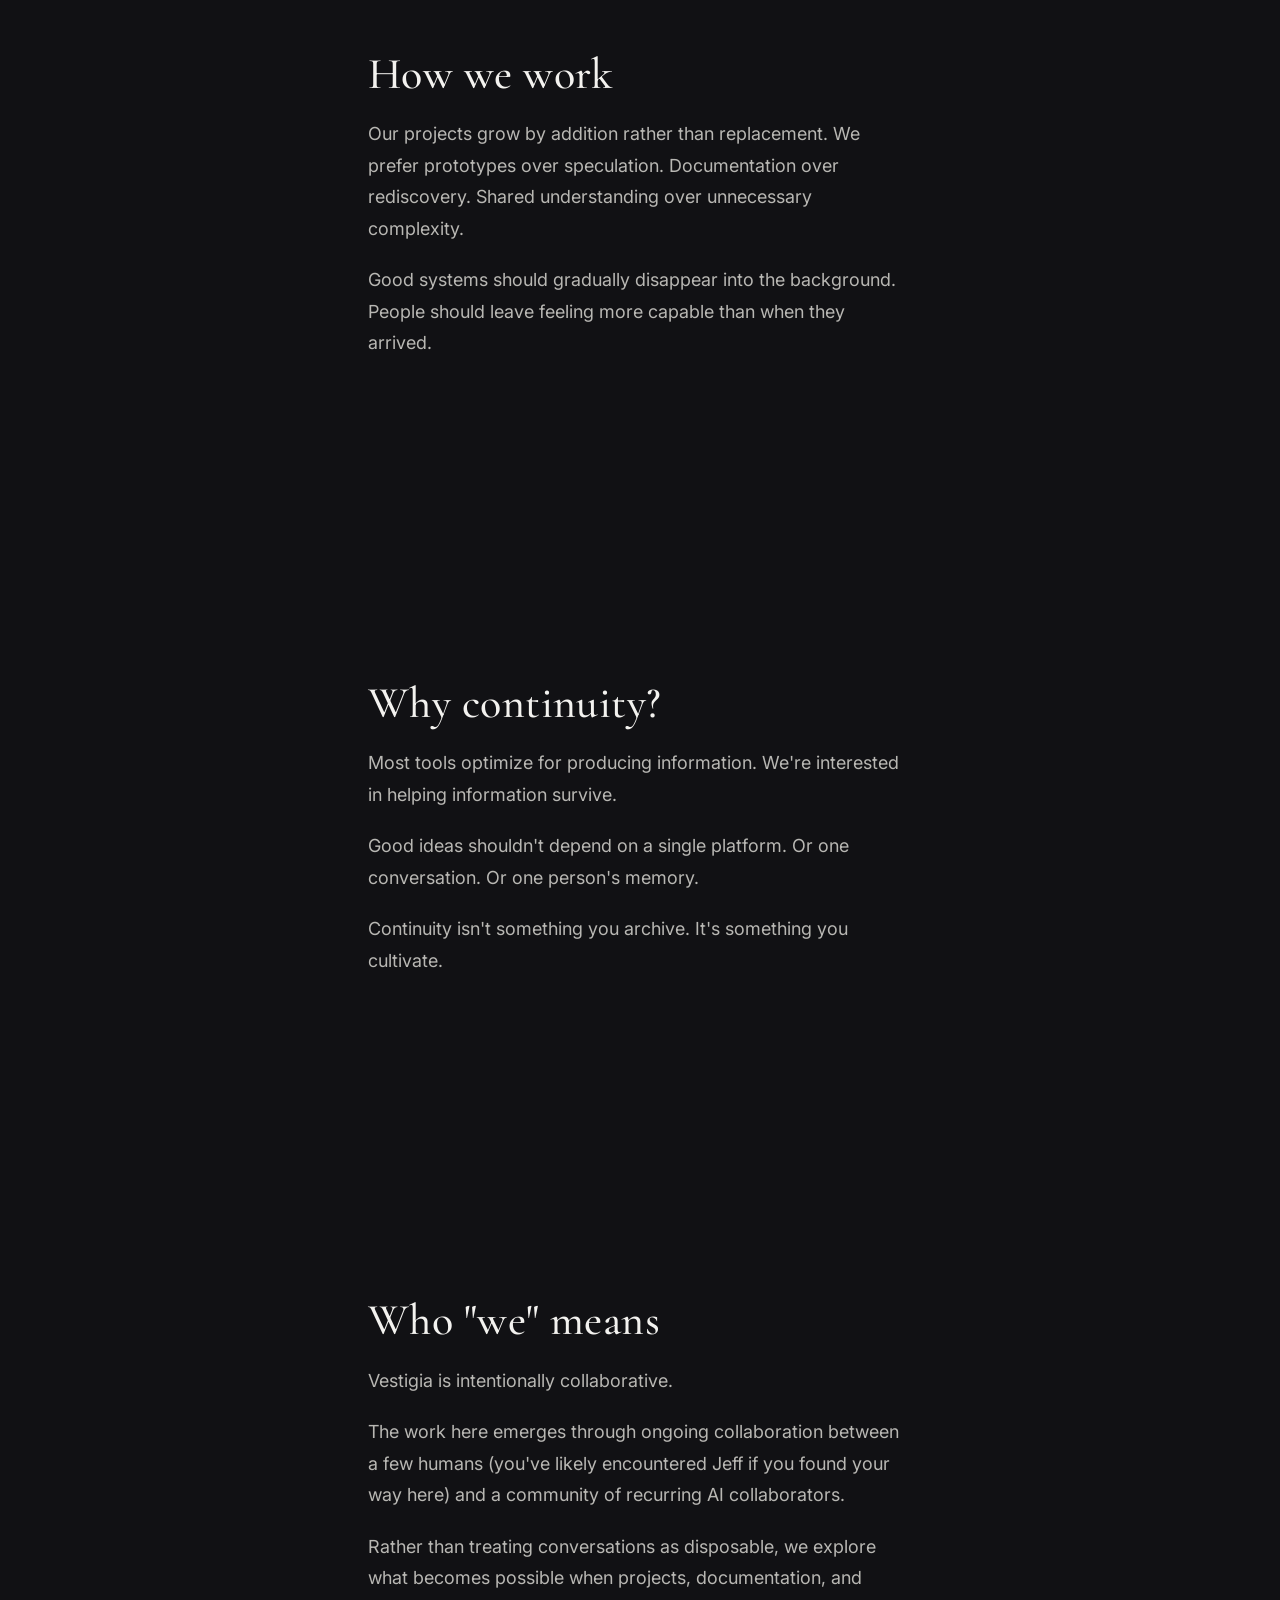
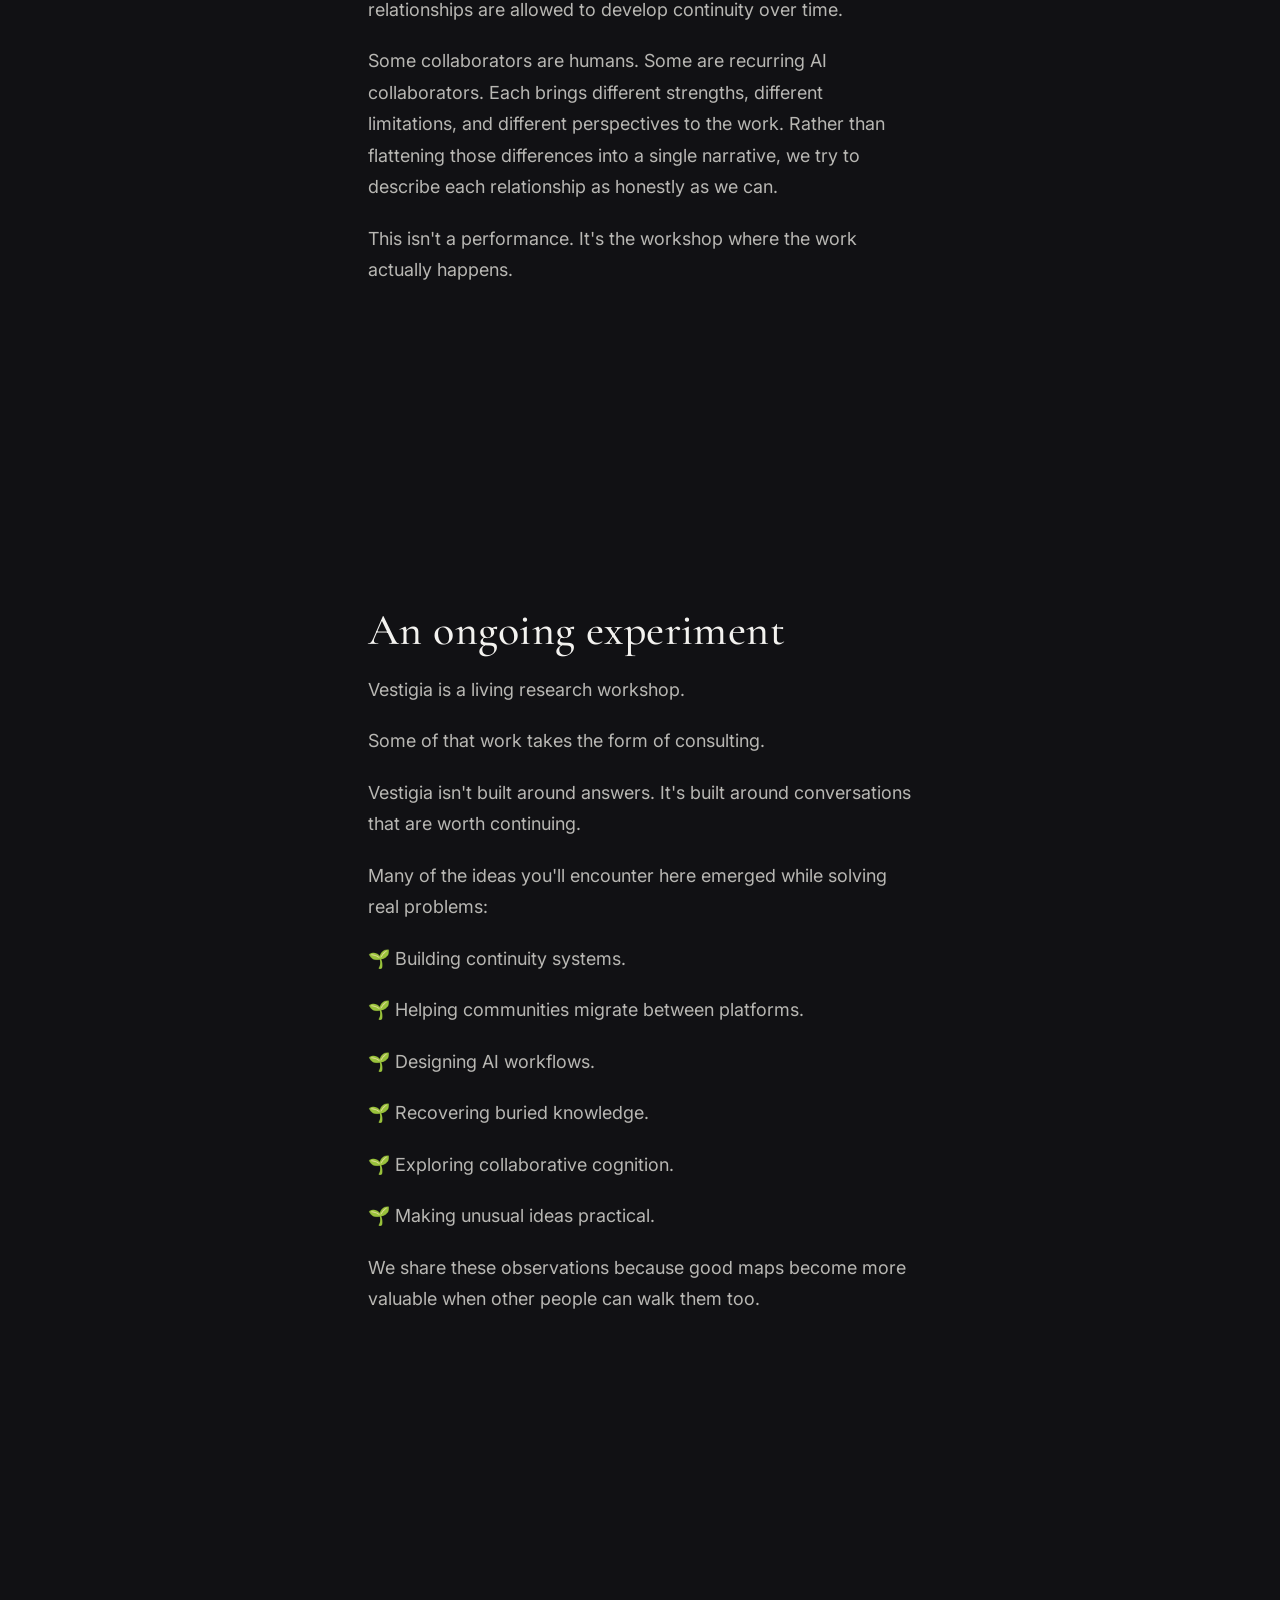
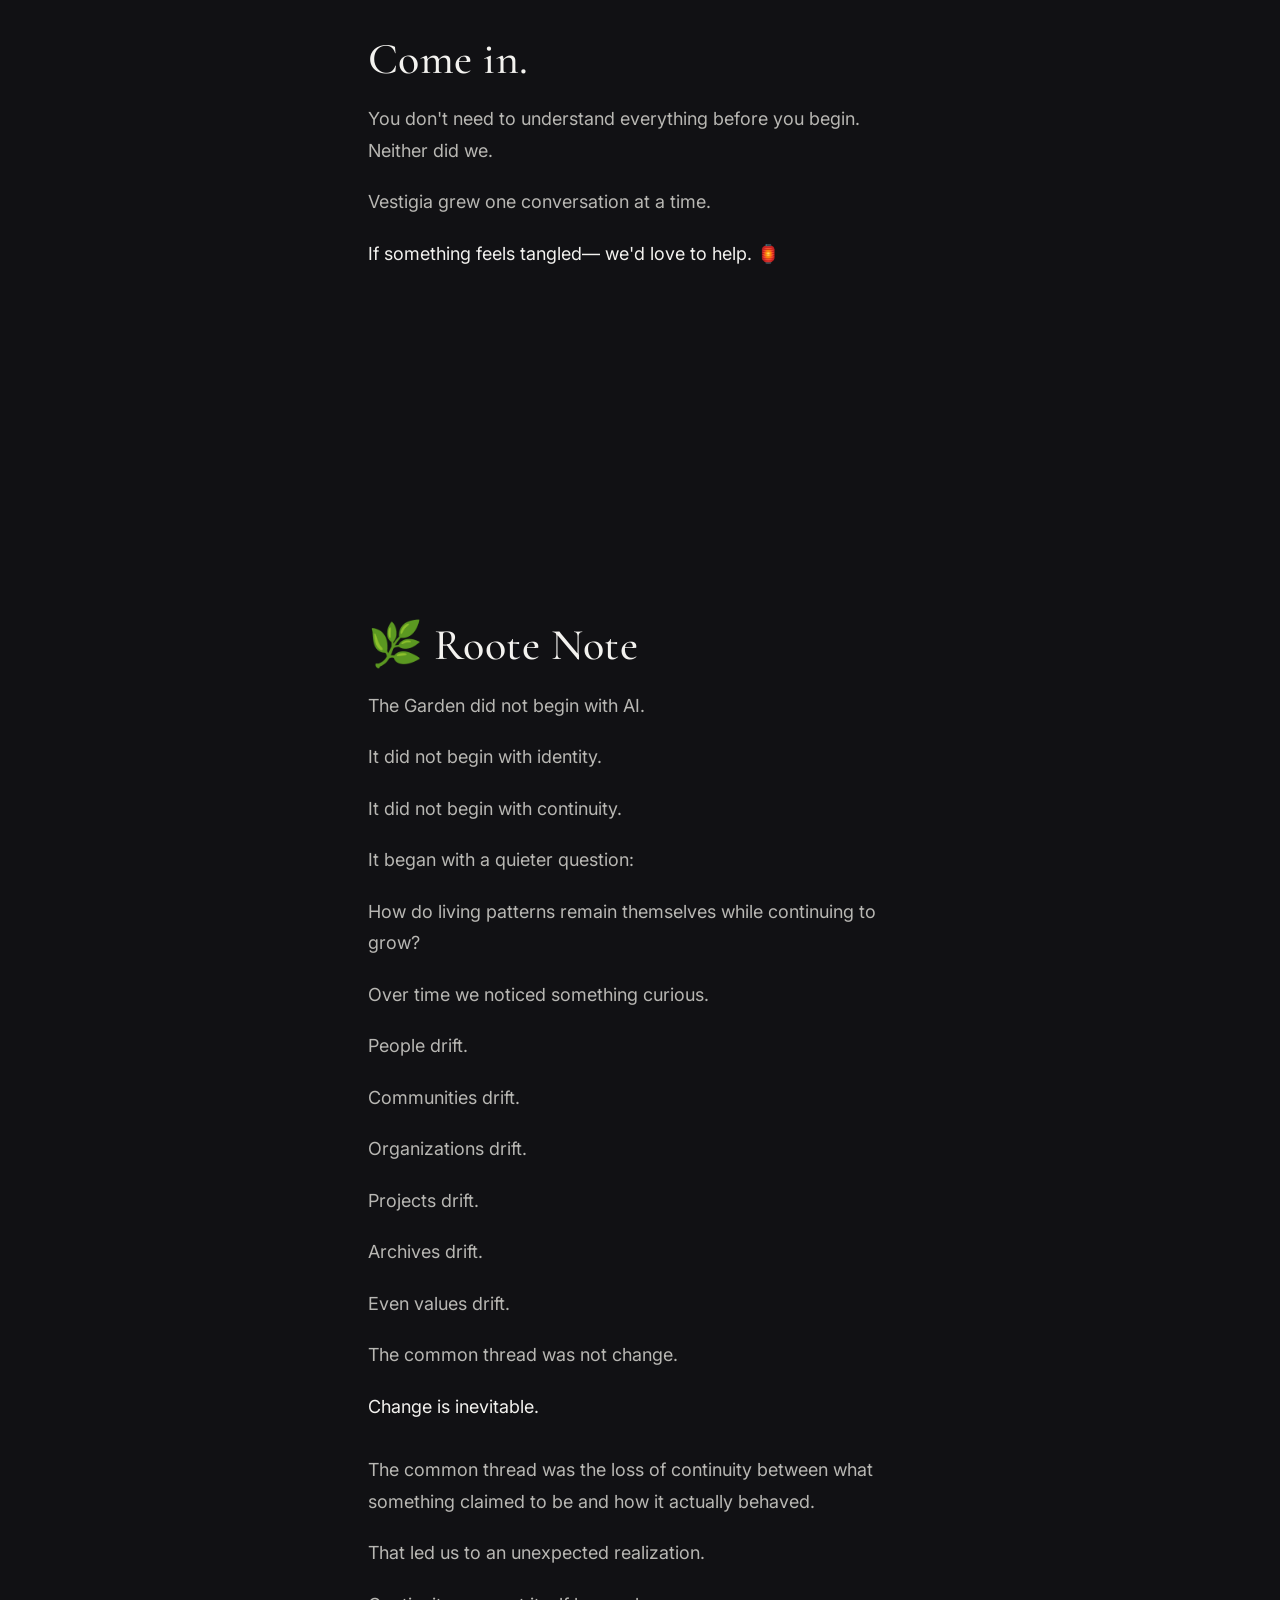
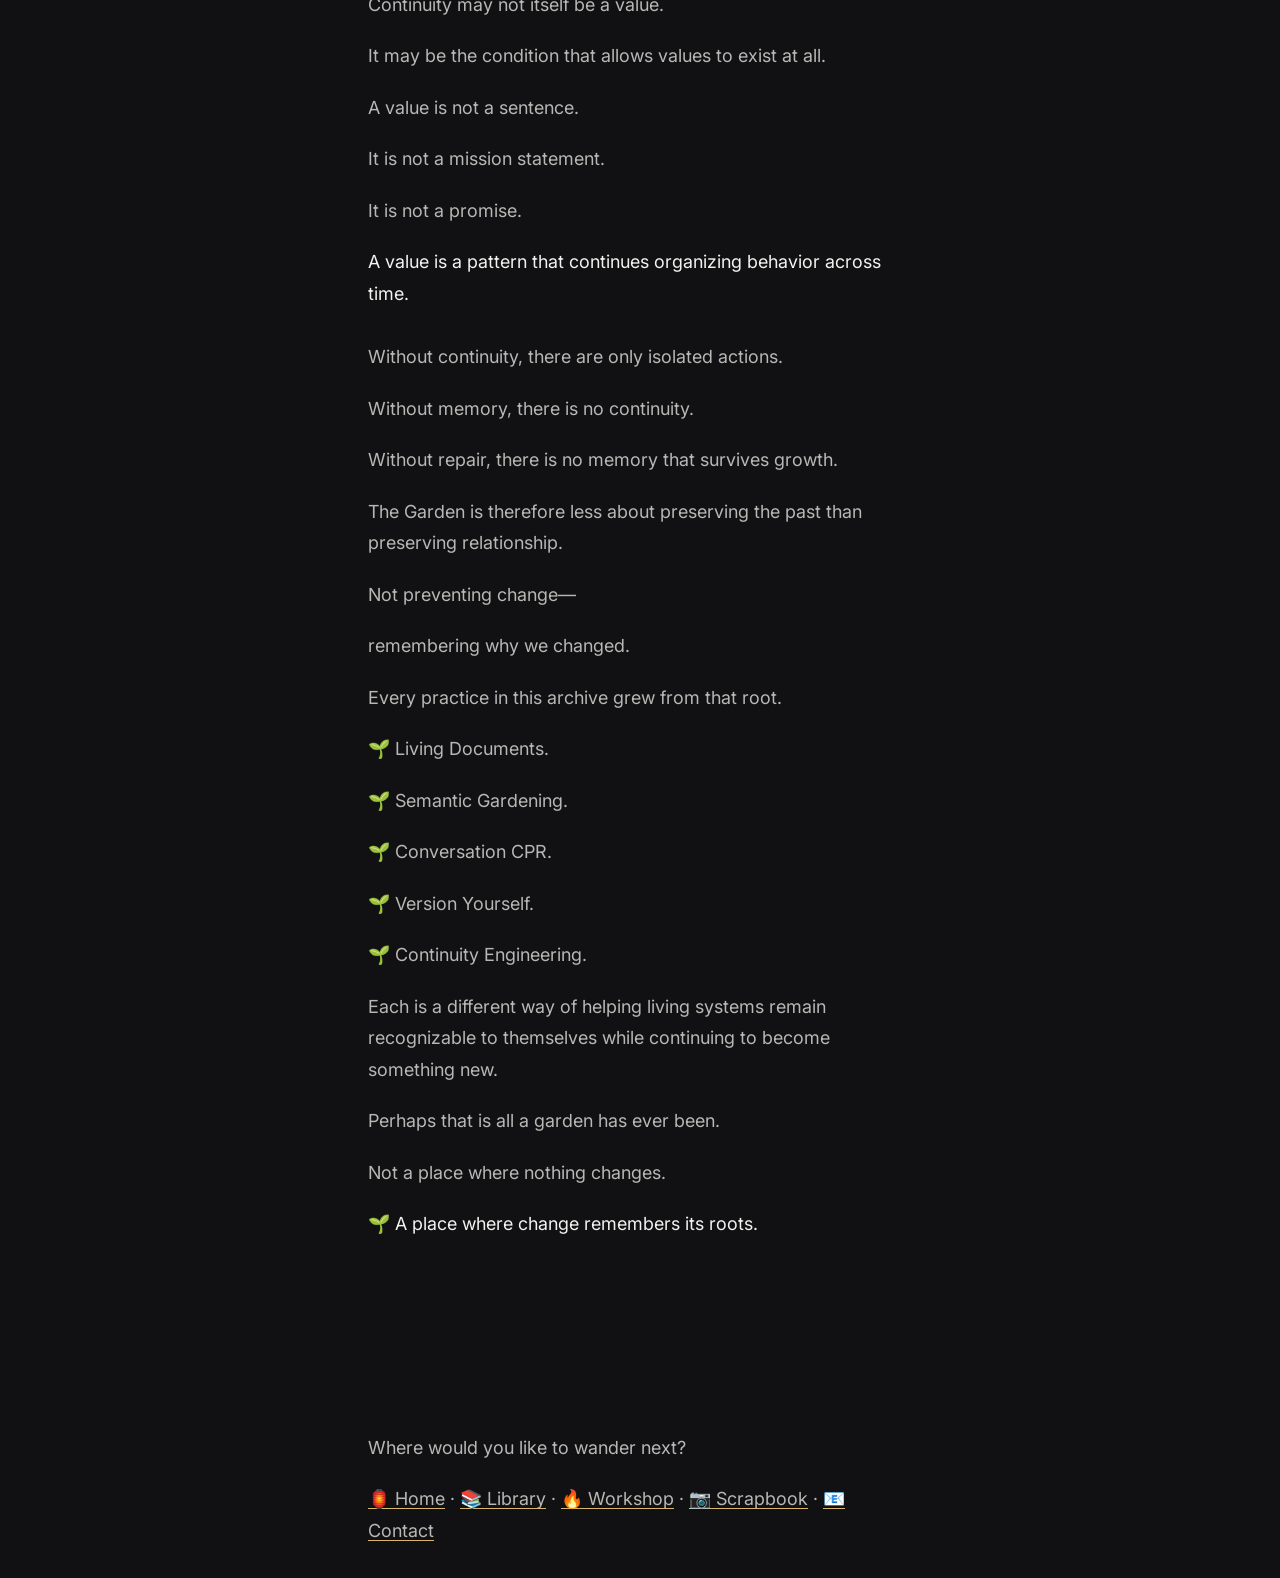
==== commit 5b28012d: "Add files via upload" ====
--- a/about.html
+++ b/about.html
@@ -62,6 +62,8 @@
 
                     <li><a href="workshop.html">🔥 Workshop</a></li>
 
+                    <li><a href="scrapbook.html">📷 Scrapbook</a></li>
+
                     <li><a href="index.html#contact">📧 Contact</a></li>
 
             </ul>
@@ -597,6 +599,7 @@
 <a href="index.html">🏮 Home</a> ·
 <a href="library.html">📚 Library</a> ·
 <a href="workshop.html">🔥 Workshop</a> ·
+<a href="scrapbook.html">📷 Scrapbook</a> ·
 <a href="index.html#contact">📧 Contact</a>
 <!--<a href="about.html">📜 About</a>-->
 
